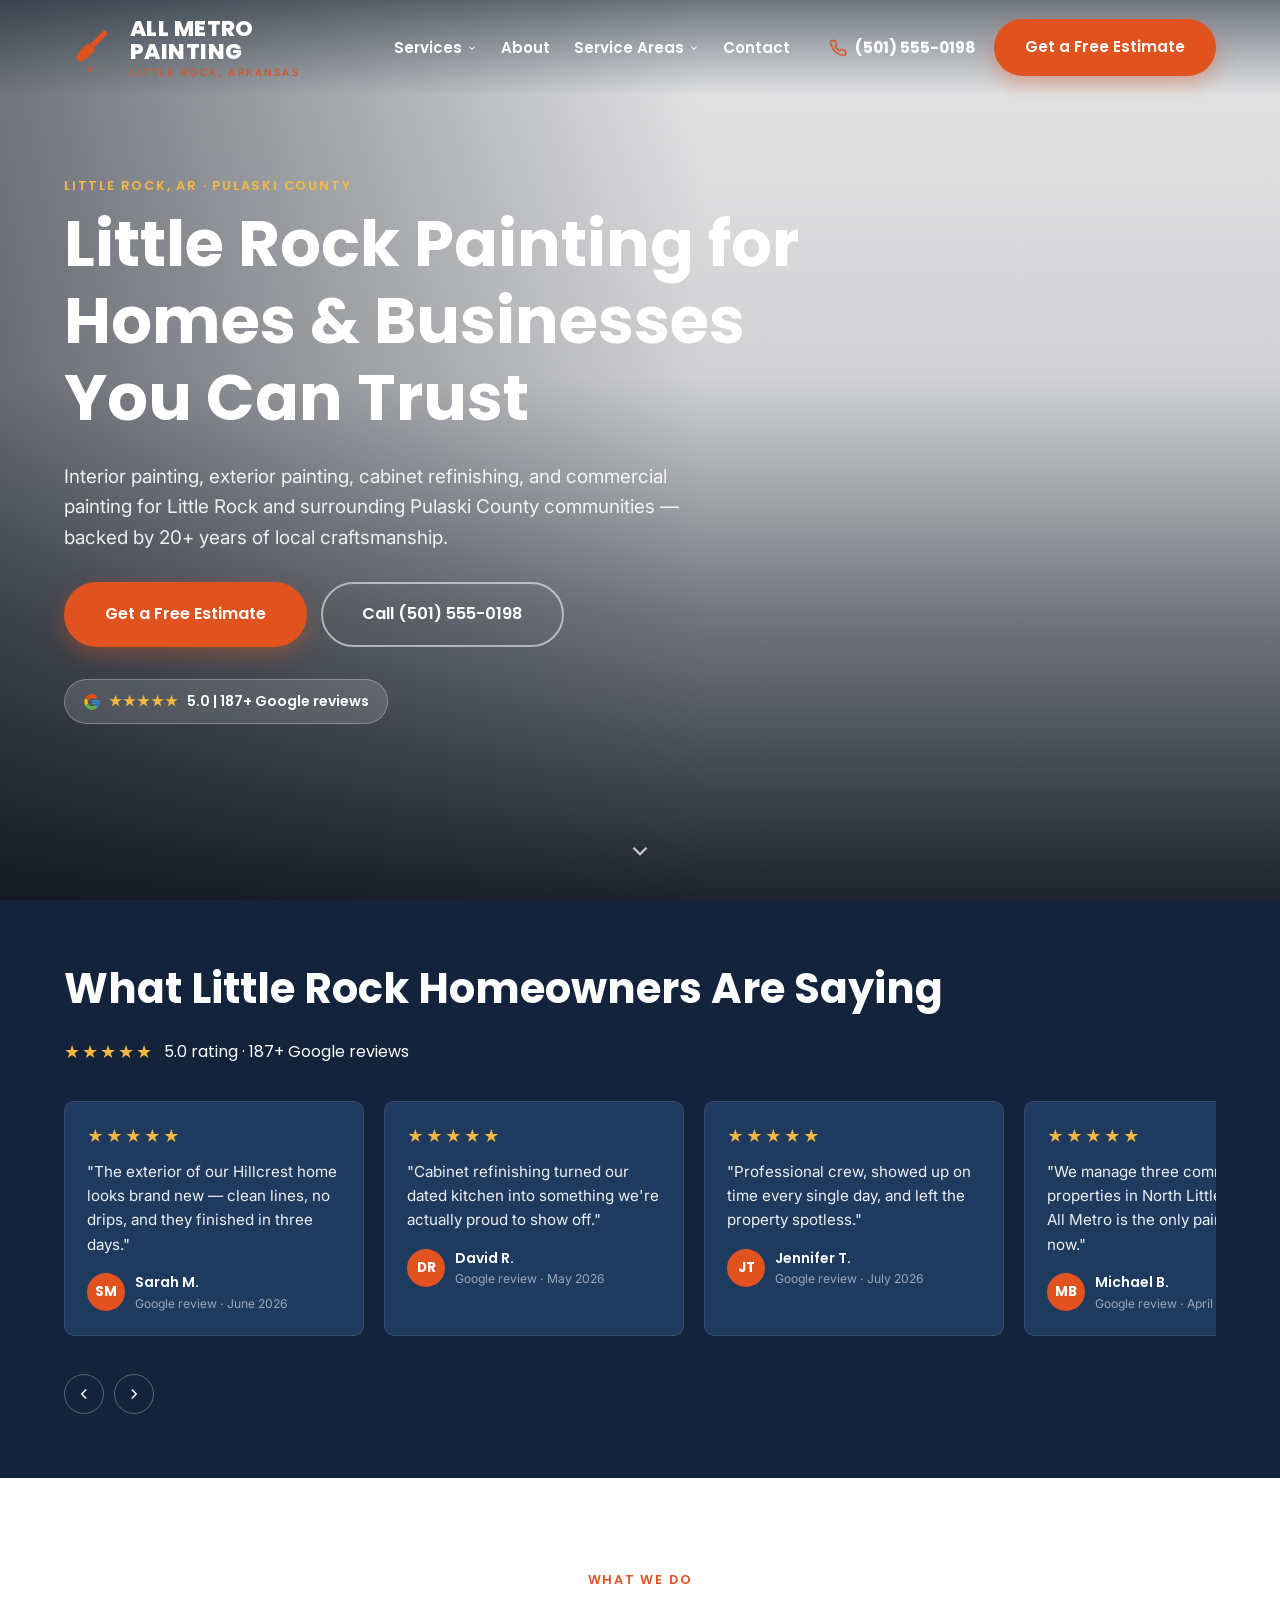
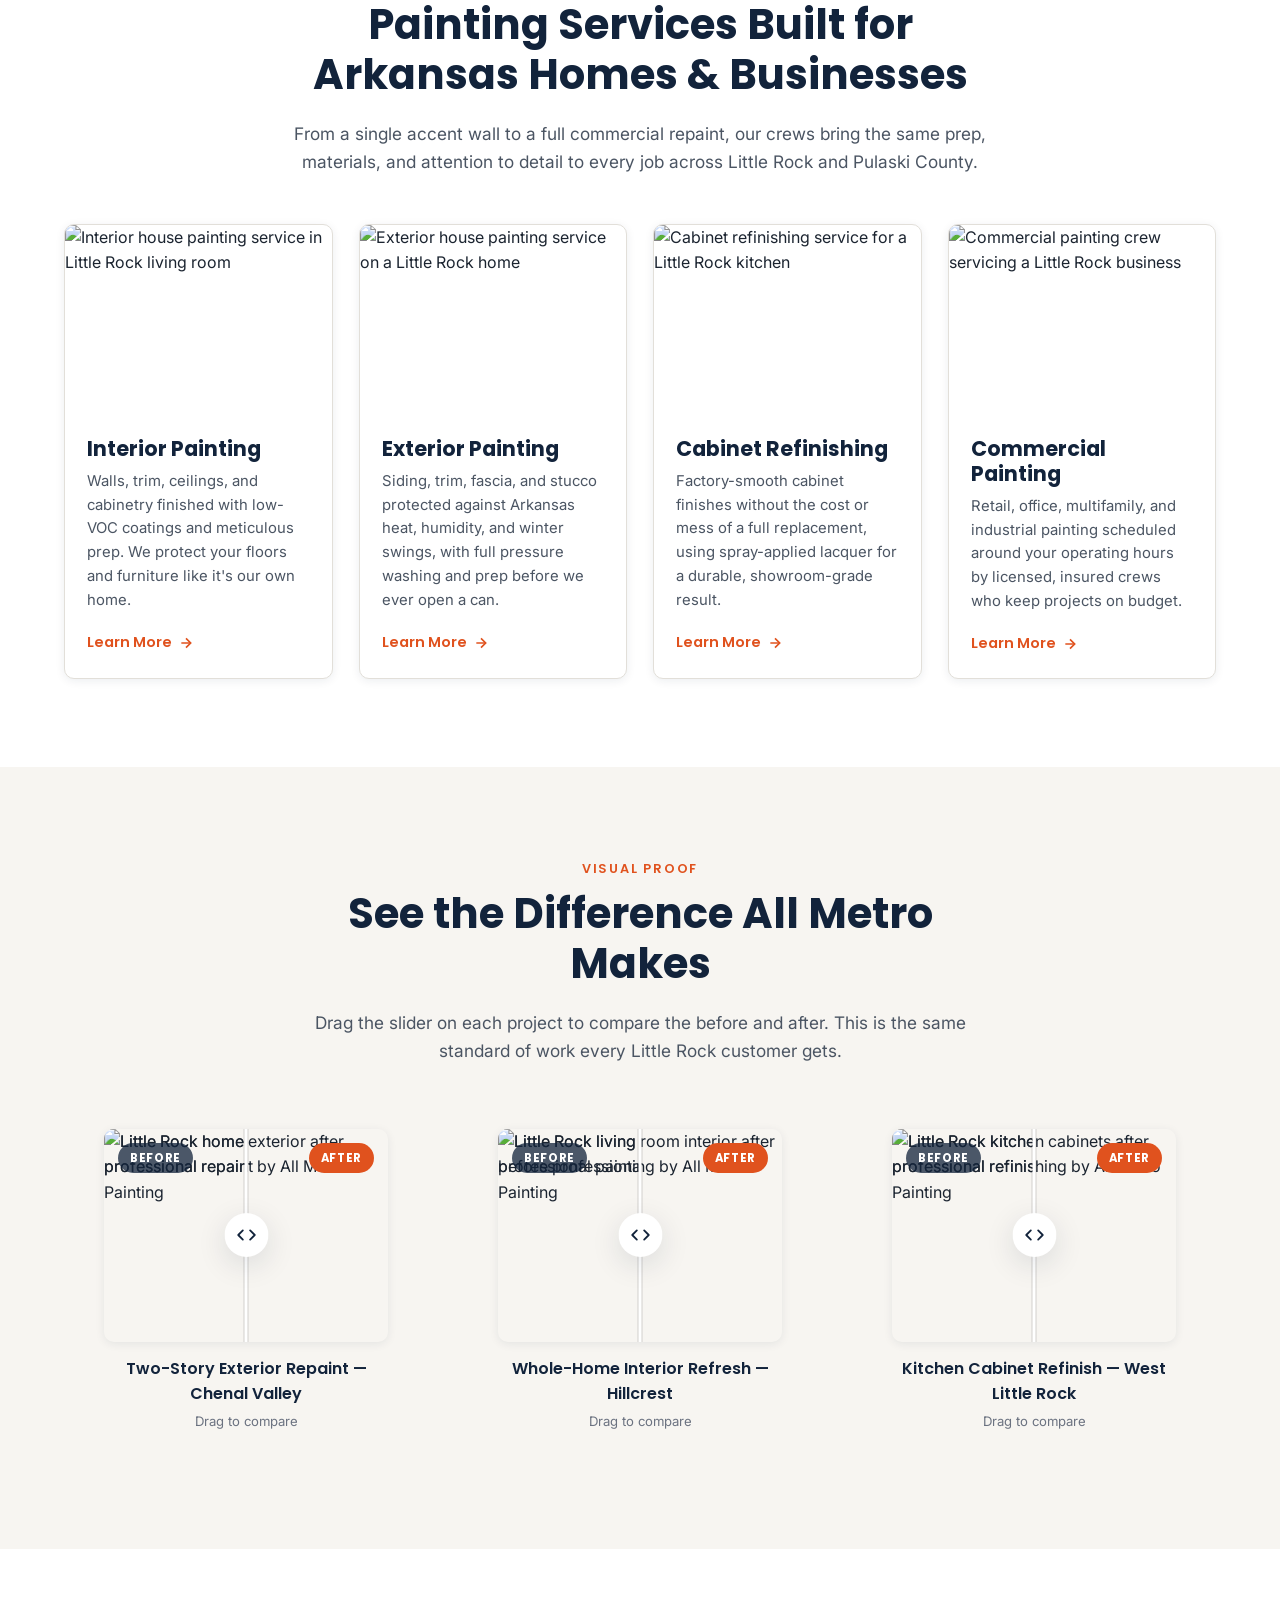
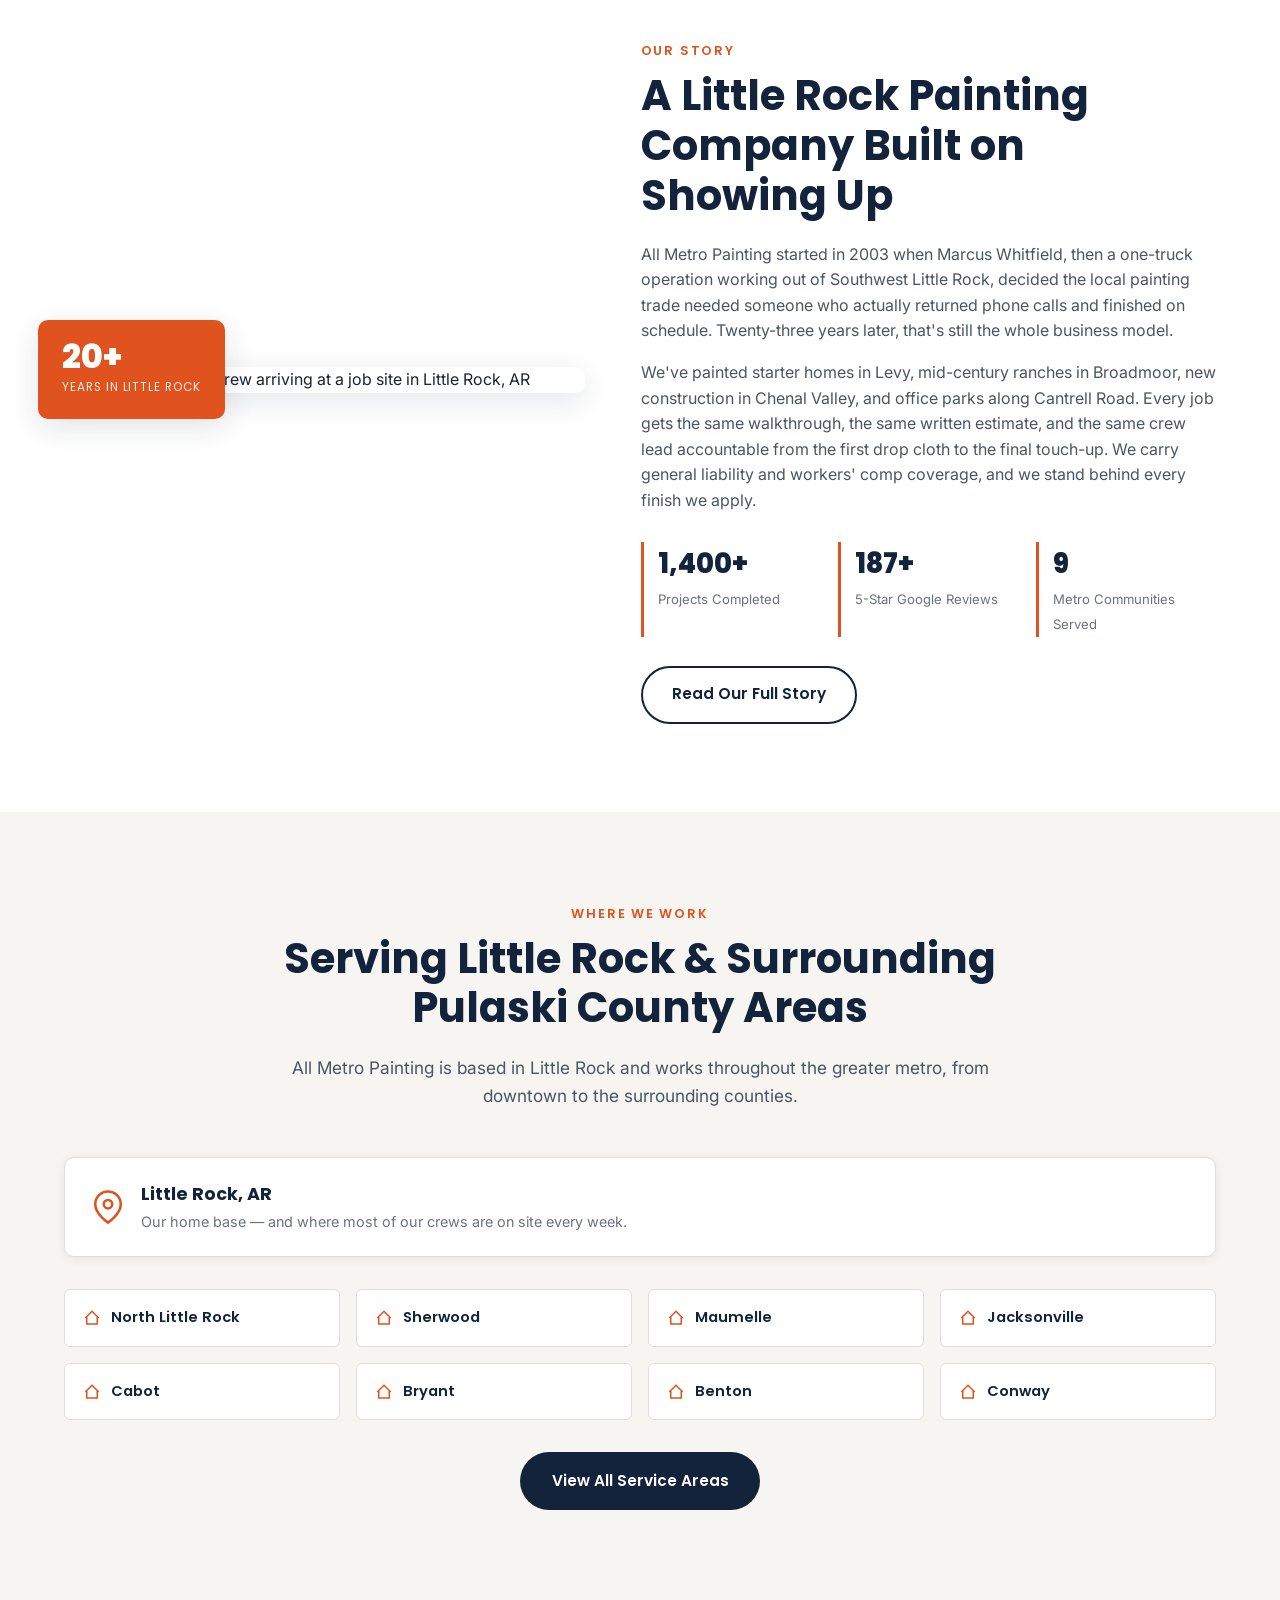
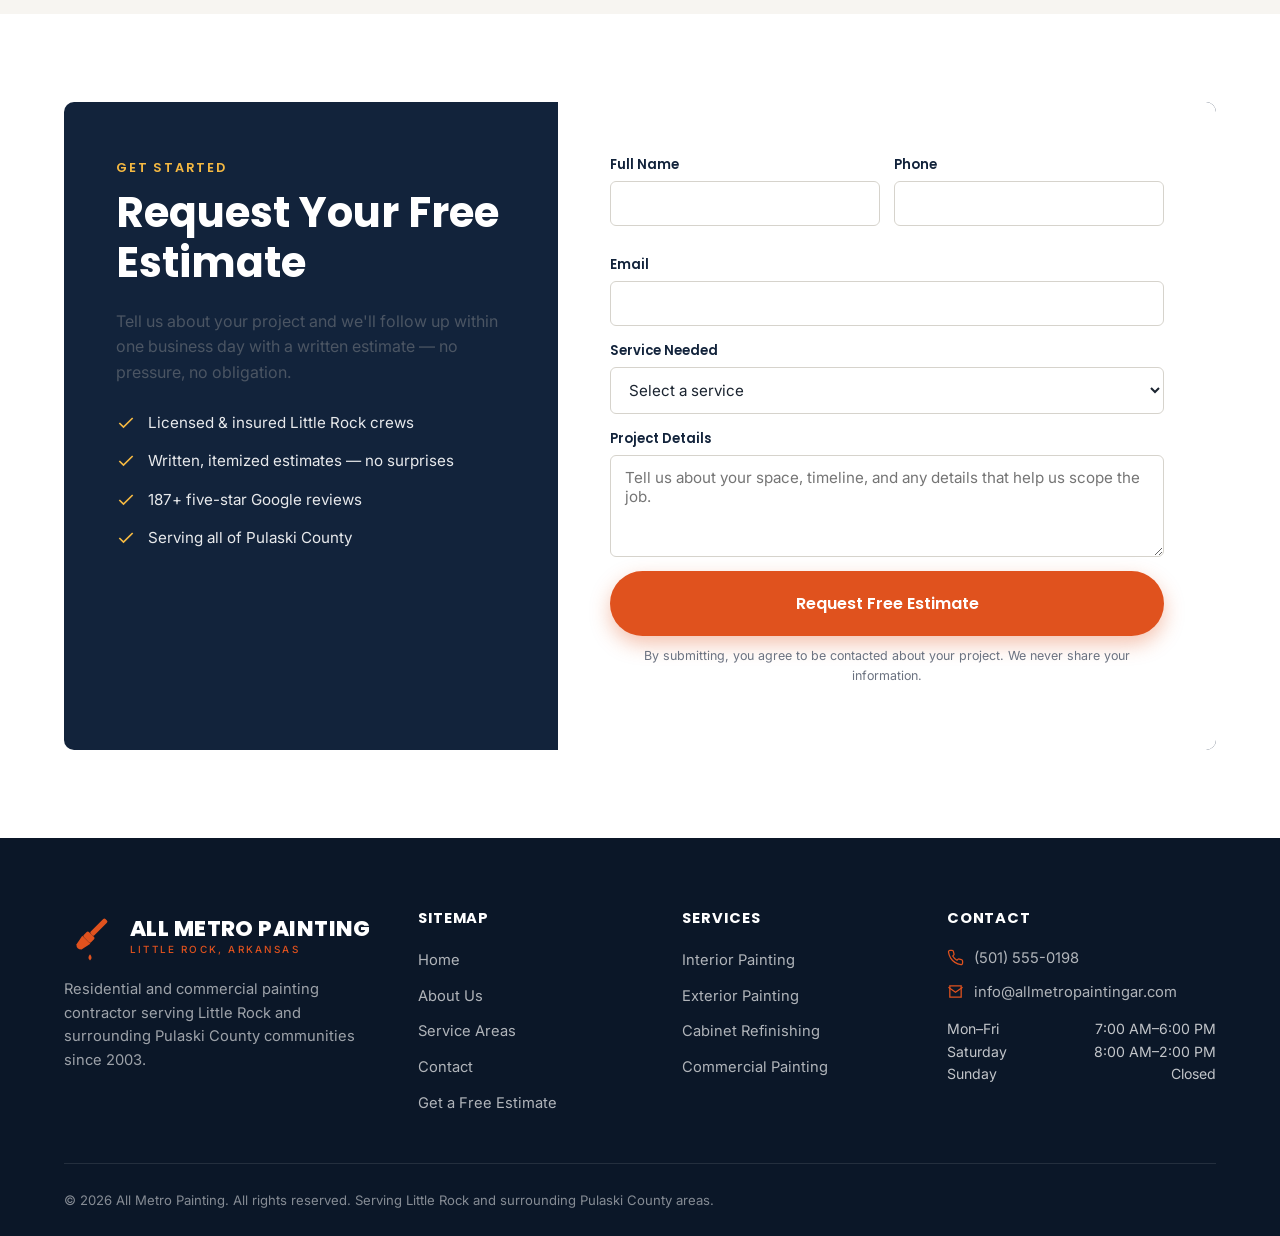
==== index.html @ 808b61f5 "Add files via upload Initial deployment" ====
<!DOCTYPE html>
<html lang="en">
<head>
<meta charset="UTF-8">
<meta name="viewport" content="width=device-width, initial-scale=1.0">
<title>Little Rock Painting Contractor | All Metro Painting</title>
<meta name="description" content="All Metro Painting is Little Rock, AR's trusted residential and commercial painting contractor. Interior, exterior, cabinet refinishing & commercial painting across Pulaski County. Free estimates.">
<link rel="canonical" href="https://www.allmetropaintingar.com/">
<link rel="preconnect" href="https://fonts.googleapis.com">
<link href="https://fonts.googleapis.com/css2?family=Inter:wght@400;500;600;700&family=Poppins:wght@600;700;800&display=swap" rel="stylesheet">
<link rel="stylesheet" href="css/style.css">
<script type="application/ld+json">
{
  "@context": "https://schema.org",
  "@type": "PaintingContractor",
  "name": "All Metro Painting",
  "image": "https://www.allmetropaintingar.com/images/hero-exterior-painting.jpg",
  "logo": "https://www.allmetropaintingar.com/images/hero-exterior-painting.jpg",
  "description": "Residential and commercial painting contractor serving Little Rock, AR and surrounding Pulaski County communities. Interior painting, exterior painting, cabinet refinishing, and commercial painting.",
  "telephone": "+1-501-555-0198",
  "email": "info@allmetropaintingar.com",
  "priceRange": "$$",
  "address": {
    "@type": "PostalAddress",
    "streetAddress": "4417 Asher Avenue",
    "addressLocality": "Little Rock",
    "addressRegion": "AR",
    "postalCode": "72204",
    "addressCountry": "US"
  },
  "geo": {
    "@type": "GeoCoordinates",
    "latitude": 34.7465,
    "longitude": -92.2896
  },
  "url": "https://www.allmetropaintingar.com/",
  "areaServed": [
    { "@type": "City", "name": "Little Rock, AR" },
    { "@type": "City", "name": "North Little Rock, AR" },
    { "@type": "City", "name": "Sherwood, AR" },
    { "@type": "City", "name": "Maumelle, AR" },
    { "@type": "City", "name": "Jacksonville, AR" },
    { "@type": "City", "name": "Cabot, AR" },
    { "@type": "City", "name": "Bryant, AR" },
    { "@type": "City", "name": "Benton, AR" },
    { "@type": "City", "name": "Conway, AR" },
    { "@type": "AdministrativeArea", "name": "Pulaski County, AR" }
  ],
  "openingHoursSpecification": [
    {
      "@type": "OpeningHoursSpecification",
      "dayOfWeek": ["Monday","Tuesday","Wednesday","Thursday","Friday"],
      "opens": "07:00",
      "closes": "18:00"
    },
    {
      "@type": "OpeningHoursSpecification",
      "dayOfWeek": ["Saturday"],
      "opens": "08:00",
      "closes": "14:00"
    }
  ],
  "sameAs": [
    "https://www.facebook.com/allmetropaintingar",
    "https://www.instagram.com/allmetropaintingar"
  ],
  "aggregateRating": {
    "@type": "AggregateRating",
    "ratingValue": "5.0",
    "reviewCount": "187"
  }
}
</script>
</head>
<body>

<!-- ===================== HEADER / NAV ===================== -->
<header class="site-header">
  <div class="container nav-inner">
    <a href="index.html" class="brand" aria-label="All Metro Painting home">
      <svg class="brand-icon" viewBox="0 0 100 100" xmlns="http://www.w3.org/2000/svg" aria-hidden="true">
        <g transform="rotate(45 50 50)">
          <rect class="brush-body" x="45" y="6" width="10" height="40" rx="3"/>
          <rect class="brush-body" x="40" y="46" width="20" height="14" rx="3"/>
          <path class="brush-body" d="M39 60 L61 60 L57 80 Q50 87 43 80 Z"/>
        </g>
        <path class="drip" d="M50 85 Q56 92 50 97 Q44 92 50 85 Z"/>
      </svg>
      <span class="brand-word">ALL METRO PAINTING<span>Little Rock, Arkansas</span></span>
    </a>

    <nav aria-label="Primary">
      <ul class="nav-links">
        <li class="has-dropdown">
          <button class="nav-toplink" aria-haspopup="true">Services
            <svg class="caret" viewBox="0 0 24 24" fill="none" stroke="currentColor" stroke-width="2.5"><polyline points="6 9 12 15 18 9"/></svg>
          </button>
          <div class="dropdown mega">
            <a class="drop-link" href="services/interior-painting.html">
              <svg class="di" viewBox="0 0 24 24" fill="none" stroke="currentColor" stroke-width="1.8"><path d="M3 21h18M6 21V9l6-5 6 5v12M9 21v-6h6v6"/></svg>
              <span><strong>Interior Painting</strong><small>Walls, trim, ceilings & cabinetry</small></span>
            </a>
            <a class="drop-link" href="services/exterior-painting.html">
              <svg class="di" viewBox="0 0 24 24" fill="none" stroke="currentColor" stroke-width="1.8"><path d="M3 12l9-9 9 9M5 10v10h14V10"/></svg>
              <span><strong>Exterior Painting</strong><small>Siding, trim, stucco & fascia</small></span>
            </a>
            <a class="drop-link" href="services/cabinet-refinishing.html">
              <svg class="di" viewBox="0 0 24 24" fill="none" stroke="currentColor" stroke-width="1.8"><rect x="4" y="3" width="16" height="18" rx="1"/><path d="M12 3v18M8 8h.01M16 14h.01"/></svg>
              <span><strong>Cabinet Refinishing</strong><small>Factory-smooth spray finishes</small></span>
            </a>
            <a class="drop-link" href="services/commercial-painting.html">
              <svg class="di" viewBox="0 0 24 24" fill="none" stroke="currentColor" stroke-width="1.8"><path d="M3 21h18M5 21V7l7-4 7 4v14M9 21v-5h6v5M9 10h.01M15 10h.01M9 14h.01M15 14h.01"/></svg>
              <span><strong>Commercial Painting</strong><small>Retail, office & multifamily</small></span>
            </a>
          </div>
        </li>
        <li><a href="about.html">About</a></li>
        <li class="has-dropdown">
          <button class="nav-toplink" aria-haspopup="true">Service Areas
            <svg class="caret" viewBox="0 0 24 24" fill="none" stroke="currentColor" stroke-width="2.5"><polyline points="6 9 12 15 18 9"/></svg>
          </button>
          <div class="dropdown areas-drop">
            <a class="drop-link" href="service-areas.html"><span><strong>Little Rock</strong><small>Primary service area</small></span></a>
            <a class="drop-link" href="service-areas.html#north-little-rock"><span><strong>North Little Rock</strong></span></a>
            <a class="drop-link" href="service-areas.html#sherwood"><span><strong>Sherwood</strong></span></a>
            <a class="drop-link" href="service-areas.html#maumelle"><span><strong>Maumelle</strong></span></a>
            <a class="drop-link" href="service-areas.html#jacksonville"><span><strong>Jacksonville</strong></span></a>
            <a class="drop-link" href="service-areas.html#cabot"><span><strong>Cabot</strong></span></a>
            <a class="drop-link" href="service-areas.html#bryant"><span><strong>Bryant</strong></span></a>
            <a class="drop-link" href="service-areas.html#benton"><span><strong>Benton</strong></span></a>
            <a class="drop-link" href="service-areas.html#conway"><span><strong>Conway</strong></span></a>
          </div>
        </li>
        <li><a href="contact.html">Contact</a></li>
      </ul>
    </nav>

    <div class="nav-right">
      <a href="tel:+15015550198" class="nav-phone">
        <svg viewBox="0 0 24 24" fill="none" stroke="currentColor" stroke-width="2"><path d="M22 16.92v3a2 2 0 0 1-2.18 2 19.8 19.8 0 0 1-8.63-3.07 19.5 19.5 0 0 1-6-6 19.8 19.8 0 0 1-3.07-8.67A2 2 0 0 1 4.11 2h3a2 2 0 0 1 2 1.72c.127.96.362 1.903.7 2.81a2 2 0 0 1-.45 2.11L8.09 9.91a16 16 0 0 0 6 6l1.27-1.27a2 2 0 0 1 2.11-.45c.907.338 1.85.573 2.81.7A2 2 0 0 1 22 16.92z"/></svg>
        <span class="nav-phone-text">(501) 555-0198</span>
      </a>
      <a href="#" class="btn btn-accent" data-open-quote="">Get a Free Estimate</a>
      <button class="nav-toggle" aria-label="Open menu">
        <svg viewBox="0 0 24 24" fill="none" stroke="currentColor" stroke-width="2"><line x1="3" y1="6" x2="21" y2="6"/><line x1="3" y1="12" x2="21" y2="12"/><line x1="3" y1="18" x2="21" y2="18"/></svg>
      </button>
    </div>
  </div>
</header>

<!-- Mobile drawer -->
<div class="drawer-backdrop"></div>
<div class="mobile-drawer">
  <div class="mobile-drawer-head">
    <span class="brand-word" style="color:var(--navy)">ALL METRO<span>Little Rock, Arkansas</span></span>
    <button class="modal-close drawer-close" aria-label="Close menu">
      <svg viewBox="0 0 24 24" fill="none" stroke="currentColor" stroke-width="2"><line x1="18" y1="6" x2="6" y2="18"/><line x1="6" y1="6" x2="18" y2="18"/></svg>
    </button>
  </div>
  <ul>
    <li>
      <button class="m-toggle">Services
        <svg width="18" height="18" viewBox="0 0 24 24" fill="none" stroke="currentColor" stroke-width="2.5"><polyline points="6 9 12 15 18 9"/></svg>
      </button>
      <div class="mobile-sub">
        <a href="services/interior-painting.html">Interior Painting</a>
        <a href="services/exterior-painting.html">Exterior Painting</a>
        <a href="services/cabinet-refinishing.html">Cabinet Refinishing</a>
        <a href="services/commercial-painting.html">Commercial Painting</a>
      </div>
    </li>
    <li><a href="about.html">About</a></li>
    <li>
      <button class="m-toggle">Service Areas
        <svg width="18" height="18" viewBox="0 0 24 24" fill="none" stroke="currentColor" stroke-width="2.5"><polyline points="6 9 12 15 18 9"/></svg>
      </button>
      <div class="mobile-sub">
        <a href="service-areas.html">Little Rock</a>
        <a href="service-areas.html#north-little-rock">North Little Rock</a>
        <a href="service-areas.html#sherwood">Sherwood</a>
        <a href="service-areas.html#maumelle">Maumelle</a>
        <a href="service-areas.html#jacksonville">Jacksonville</a>
        <a href="service-areas.html#cabot">Cabot</a>
        <a href="service-areas.html#bryant">Bryant</a>
        <a href="service-areas.html#benton">Benton</a>
        <a href="service-areas.html#conway">Conway</a>
      </div>
    </li>
    <li><a href="contact.html">Contact</a></li>
    <li><a href="tel:+15015550198">(501) 555-0198</a></li>
  </ul>
  <a href="#" class="btn btn-accent btn-block" data-open-quote="">Get a Free Estimate</a>
</div>

<!-- ===================== HERO ===================== -->
<section class="hero" style="background-image:url('images/hero-exterior-painting.jpg');">
  <div class="hero-content">
    <span class="eyebrow">Little Rock, AR &middot; Pulaski County</span>
    <h1>Little Rock Painting for Homes &amp; Businesses You Can Trust</h1>
    <p class="hero-sub">Interior painting, exterior painting, cabinet refinishing, and commercial painting for Little Rock and surrounding Pulaski County communities &mdash; backed by 20+ years of local craftsmanship.</p>
    <div class="hero-ctas">
      <a href="#" class="btn btn-accent btn-lg" data-open-quote="">Get a Free Estimate</a>
      <a href="tel:+15015550198" class="btn btn-outline btn-lg">Call (501) 555-0198</a>
    </div>
    <div class="hero-badges">
      <span class="badge-pill"><svg class="google-g" viewBox="0 0 48 48" width="18" height="18" aria-hidden="true"><path fill="#FFC107" d="M43.611,20.083H42V20H24v8h11.303c-1.649,4.657-6.08,8-11.303,8c-6.627,0-12-5.373-12-12s5.373-12,12-12c3.059,0,5.842,1.154,7.961,3.039l5.657-5.657C34.046,6.053,29.268,4,24,4C12.955,4,4,12.955,4,24s8.955,20,20,20s20-8.955,20-20C44,22.659,43.862,21.35,43.611,20.083z"/><path fill="#FF3D00" d="M6.306,14.691l6.571,4.819C14.655,15.108,18.961,12,24,12c3.059,0,5.842,1.154,7.961,3.039l5.657-5.657C34.046,6.053,29.268,4,24,4C16.318,4,9.656,8.337,6.306,14.691z"/><path fill="#4CAF50" d="M24,44c5.166,0,9.86-1.977,13.409-5.192l-6.19-5.238C29.211,35.091,26.715,36,24,36c-5.202,0-9.619-3.317-11.283-7.946l-6.522,5.025C9.505,39.556,16.227,44,24,44z"/><path fill="#1976D2" d="M43.611,20.083H42V20H24v8h11.303c-0.792,2.237-2.231,4.166-4.087,5.571c0.001-0.001,0.002-0.001,0.003-0.002l6.19,5.238C36.971,39.205,44,34,44,24C44,22.659,43.862,21.35,43.611,20.083z"/></svg><span class="stars">★★★★★</span> 5.0 | 187+ Google reviews</span>
    </div>
  </div>
  <div class="hero-scroll">
    <svg width="26" height="26" viewBox="0 0 24 24" fill="none" stroke="currentColor" stroke-width="2"><polyline points="6 9 12 15 18 9"/></svg>
  </div>
</section>

<!-- ===================== REVIEWS STRIP ===================== -->
<section class="reviews-strip">
  <div class="container">
    <div class="reviews-head">
      <h2>What Little Rock Homeowners Are Saying</h2>
      <div class="reviews-agg">
        <span class="stars">★★★★★</span>
        <span>5.0 rating &middot; 187+ Google reviews</span>
      </div>
    </div>
    <div class="reviews-track">
      <div class="review-card">
        <span class="stars">★★★★★</span>
        <p>"The exterior of our Hillcrest home looks brand new &mdash; clean lines, no drips, and they finished in three days."</p>
        <div class="review-meta"><div class="review-avatar">SM</div><div><div class="review-name">Sarah M.</div><div class="review-date">Google review &middot; June 2026</div></div></div>
      </div>
      <div class="review-card">
        <span class="stars">★★★★★</span>
        <p>"Cabinet refinishing turned our dated kitchen into something we're actually proud to show off."</p>
        <div class="review-meta"><div class="review-avatar">DR</div><div><div class="review-name">David R.</div><div class="review-date">Google review &middot; May 2026</div></div></div>
      </div>
      <div class="review-card">
        <span class="stars">★★★★★</span>
        <p>"Professional crew, showed up on time every single day, and left the property spotless."</p>
        <div class="review-meta"><div class="review-avatar">JT</div><div><div class="review-name">Jennifer T.</div><div class="review-date">Google review &middot; July 2026</div></div></div>
      </div>
      <div class="review-card">
        <span class="stars">★★★★★</span>
        <p>"We manage three commercial properties in North Little Rock and All Metro is the only painter we call now."</p>
        <div class="review-meta"><div class="review-avatar">MB</div><div><div class="review-name">Michael B.</div><div class="review-date">Google review &middot; April 2026</div></div></div>
      </div>
      <div class="review-card">
        <span class="stars">★★★★★</span>
        <p>"Interior paint job was flawless &mdash; they moved our furniture, protected the floors, no mess at all."</p>
        <div class="review-meta"><div class="review-avatar">AK</div><div><div class="review-name">Ashley K.</div><div class="review-date">Google review &middot; June 2026</div></div></div>
      </div>
      <div class="review-card">
        <span class="stars">★★★★★</span>
        <p>"Fair pricing and the crew actually answered their phones, which says a lot in this business."</p>
        <div class="review-meta"><div class="review-avatar">RC</div><div><div class="review-name">Robert C.</div><div class="review-date">Google review &middot; March 2026</div></div></div>
      </div>
      <div class="review-card">
        <span class="stars">★★★★★</span>
        <p>"Our two-story exterior in Chenal Valley needed serious prep work and they didn't cut a single corner."</p>
        <div class="review-meta"><div class="review-avatar">LP</div><div><div class="review-name">Lauren P.</div><div class="review-date">Google review &middot; May 2026</div></div></div>
      </div>
      <div class="review-card">
        <span class="stars">★★★★★</span>
        <p>"Fast turnaround on our office building in Maumelle without disrupting our staff for even a day."</p>
        <div class="review-meta"><div class="review-avatar">TH</div><div><div class="review-name">Tyler H.</div><div class="review-date">Google review &middot; February 2026</div></div></div>
      </div>
      <div class="review-card">
        <span class="stars">★★★★★</span>
        <p>"They matched our trim color perfectly after we lost the original paint code from the builder."</p>
        <div class="review-meta"><div class="review-avatar">NW</div><div><div class="review-name">Nicole W.</div><div class="review-date">Google review &middot; July 2026</div></div></div>
      </div>
      <div class="review-card">
        <span class="stars">★★★★★</span>
        <p>"Honest quote, no upsells, and the finished walls look like a magazine spread."</p>
        <div class="review-meta"><div class="review-avatar">BS</div><div><div class="review-name">Brandon S.</div><div class="review-date">Google review &middot; January 2026</div></div></div>
      </div>
      <div class="review-card">
        <span class="stars">★★★★★</span>
        <p>"Cabinet refinish saved us thousands over replacing &mdash; looks like a brand new kitchen."</p>
        <div class="review-meta"><div class="review-avatar">CF</div><div><div class="review-name">Courtney F.</div><div class="review-date">Google review &middot; June 2026</div></div></div>
      </div>
      <div class="review-card">
        <span class="stars">★★★★★</span>
        <p>"We've used All Metro for our rental properties in Sherwood for years &mdash; always reliable, always clean work."</p>
        <div class="review-meta"><div class="review-avatar">JD</div><div><div class="review-name">James D.</div><div class="review-date">Google review &middot; April 2026</div></div></div>
      </div>
    </div>
    <div class="review-controls">
      <button data-review-prev aria-label="Previous reviews"><svg width="18" height="18" viewBox="0 0 24 24" fill="none" stroke="currentColor" stroke-width="2"><polyline points="15 18 9 12 15 6"/></svg></button>
      <button data-review-next aria-label="Next reviews"><svg width="18" height="18" viewBox="0 0 24 24" fill="none" stroke="currentColor" stroke-width="2"><polyline points="9 18 15 12 9 6"/></svg></button>
    </div>
  </div>
</section>

<!-- ===================== SERVICES ===================== -->
<section id="services">
  <div class="container">
    <div class="section-head center">
      <span class="eyebrow">What We Do</span>
      <h2>Painting Services Built for Arkansas Homes &amp; Businesses</h2>
      <p>From a single accent wall to a full commercial repaint, our crews bring the same prep, materials, and attention to detail to every job across Little Rock and Pulaski County.</p>
    </div>
    <div class="services-grid">
      <div class="service-card">
        <div class="thumb"><img src="images/service-interior-painting.jpg" alt="Interior house painting service in Little Rock living room" loading="lazy"></div>
        <div class="body">
          <h3>Interior Painting</h3>
          <p>Walls, trim, ceilings, and cabinetry finished with low-VOC coatings and meticulous prep. We protect your floors and furniture like it's our own home.</p>
          <a class="card-link" href="services/interior-painting.html">Learn More <svg viewBox="0 0 24 24" fill="none" stroke="currentColor" stroke-width="2.5"><line x1="5" y1="12" x2="19" y2="12"/><polyline points="12 5 19 12 12 19"/></svg></a>
        </div>
      </div>
      <div class="service-card">
        <div class="thumb"><img src="images/service-exterior-painting.jpg" alt="Exterior house painting service on a Little Rock home" loading="lazy"></div>
        <div class="body">
          <h3>Exterior Painting</h3>
          <p>Siding, trim, fascia, and stucco protected against Arkansas heat, humidity, and winter swings, with full pressure washing and prep before we ever open a can.</p>
          <a class="card-link" href="services/exterior-painting.html">Learn More <svg viewBox="0 0 24 24" fill="none" stroke="currentColor" stroke-width="2.5"><line x1="5" y1="12" x2="19" y2="12"/><polyline points="12 5 19 12 12 19"/></svg></a>
        </div>
      </div>
      <div class="service-card">
        <div class="thumb"><img src="images/service-cabinet-refinishing.jpg" alt="Cabinet refinishing service for a Little Rock kitchen" loading="lazy"></div>
        <div class="body">
          <h3>Cabinet Refinishing</h3>
          <p>Factory-smooth cabinet finishes without the cost or mess of a full replacement, using spray-applied lacquer for a durable, showroom-grade result.</p>
          <a class="card-link" href="services/cabinet-refinishing.html">Learn More <svg viewBox="0 0 24 24" fill="none" stroke="currentColor" stroke-width="2.5"><line x1="5" y1="12" x2="19" y2="12"/><polyline points="12 5 19 12 12 19"/></svg></a>
        </div>
      </div>
      <div class="service-card">
        <div class="thumb"><img src="images/service-commercial-painting.jpg" alt="Commercial painting crew servicing a Little Rock business" loading="lazy"></div>
        <div class="body">
          <h3>Commercial Painting</h3>
          <p>Retail, office, multifamily, and industrial painting scheduled around your operating hours by licensed, insured crews who keep projects on budget.</p>
          <a class="card-link" href="services/commercial-painting.html">Learn More <svg viewBox="0 0 24 24" fill="none" stroke="currentColor" stroke-width="2.5"><line x1="5" y1="12" x2="19" y2="12"/><polyline points="12 5 19 12 12 19"/></svg></a>
        </div>
      </div>
    </div>
  </div>
</section>

<!-- ===================== VISUAL PROOF / BEFORE-AFTER ===================== -->
<section class="section-alt" id="gallery">
  <div class="container">
    <div class="section-head center">
      <span class="eyebrow">Visual Proof</span>
      <h2>See the Difference All Metro Makes</h2>
      <p>Drag the slider on each project to compare the before and after. This is the same standard of work every Little Rock customer gets.</p>
    </div>
    <div class="gallery-grid">
      <figure>
        <div class="ba-slider">
          <img class="ba-after" src="images/gallery-exterior-after.jpg" alt="Little Rock home exterior after professional repaint by All Metro Painting">
          <div class="ba-before-wrap"><img src="images/gallery-exterior-before.jpg" alt="Little Rock home exterior before professional repaint"></div>
          <div class="ba-handle"></div>
          <span class="ba-tag before-tag">Before</span>
          <span class="ba-tag after-tag">After</span>
        </div>
        <figcaption class="ba-caption">Two-Story Exterior Repaint &mdash; Chenal Valley</figcaption>
        <p class="ba-hint">Drag to compare</p>
      </figure>
      <figure>
        <div class="ba-slider">
          <img class="ba-after" src="images/gallery-interior-after.jpg" alt="Little Rock living room interior after professional painting by All Metro Painting">
          <div class="ba-before-wrap"><img src="images/gallery-interior-before.jpg" alt="Little Rock living room interior before professional painting"></div>
          <div class="ba-handle"></div>
          <span class="ba-tag before-tag">Before</span>
          <span class="ba-tag after-tag">After</span>
        </div>
        <figcaption class="ba-caption">Whole-Home Interior Refresh &mdash; Hillcrest</figcaption>
        <p class="ba-hint">Drag to compare</p>
      </figure>
      <figure>
        <div class="ba-slider">
          <img class="ba-after" src="images/gallery-cabinet-after.jpg" alt="Little Rock kitchen cabinets after professional refinishing by All Metro Painting">
          <div class="ba-before-wrap"><img src="images/gallery-cabinet-before.jpg" alt="Little Rock kitchen cabinets before professional refinishing"></div>
          <div class="ba-handle"></div>
          <span class="ba-tag before-tag">Before</span>
          <span class="ba-tag after-tag">After</span>
        </div>
        <figcaption class="ba-caption">Kitchen Cabinet Refinish &mdash; West Little Rock</figcaption>
        <p class="ba-hint">Drag to compare</p>
      </figure>
    </div>
  </div>
</section>

<!-- ===================== ABOUT ===================== -->
<section id="about">
  <div class="container about-grid">
    <div class="about-media">
      <img src="images/about-team.jpg" alt="All Metro Painting crew arriving at a job site in Little Rock, AR">
      <div class="about-badge"><span class="num">20+</span><span class="lbl">Years in Little Rock</span></div>
    </div>
    <div>
      <span class="eyebrow">Our Story</span>
      <h2>A Little Rock Painting Company Built on Showing Up</h2>
      <p>All Metro Painting started in 2003 when Marcus Whitfield, then a one-truck operation working out of Southwest Little Rock, decided the local painting trade needed someone who actually returned phone calls and finished on schedule. Twenty-three years later, that's still the whole business model.</p>
      <p>We've painted starter homes in Levy, mid-century ranches in Broadmoor, new construction in Chenal Valley, and office parks along Cantrell Road. Every job gets the same walkthrough, the same written estimate, and the same crew lead accountable from the first drop cloth to the final touch-up. We carry general liability and workers' comp coverage, and we stand behind every finish we apply.</p>
      <div class="about-stats">
        <div><span class="num">1,400+</span><span class="lbl">Projects Completed</span></div>
        <div><span class="num">187+</span><span class="lbl">5-Star Google Reviews</span></div>
        <div><span class="num">9</span><span class="lbl">Metro Communities Served</span></div>
      </div>
      <a href="about.html" class="btn btn-ghost-navy">Read Our Full Story</a>
    </div>
  </div>
</section>

<!-- ===================== SERVICE AREAS ===================== -->
<section class="section-alt" id="areas">
  <div class="container">
    <div class="section-head center">
      <span class="eyebrow">Where We Work</span>
      <h2>Serving Little Rock &amp; Surrounding Pulaski County Areas</h2>
      <p>All Metro Painting is based in Little Rock and works throughout the greater metro, from downtown to the surrounding counties.</p>
    </div>
    <div class="areas-primary">
      <svg viewBox="0 0 24 24" fill="none" stroke="currentColor" stroke-width="1.8"><path d="M21 10c0 7-9 13-9 13s-9-6-9-13a9 9 0 0 1 18 0z"/><circle cx="12" cy="10" r="3"/></svg>
      <div><strong>Little Rock, AR</strong><span>Our home base &mdash; and where most of our crews are on site every week.</span></div>
    </div>
    <div class="areas-grid">
      <a class="area-chip" href="service-areas.html#north-little-rock"><svg viewBox="0 0 24 24" fill="none" stroke="currentColor" stroke-width="2"><path d="M3 12l9-9 9 9M5 10v10h14V10"/></svg><span>North Little Rock</span></a>
      <a class="area-chip" href="service-areas.html#sherwood"><svg viewBox="0 0 24 24" fill="none" stroke="currentColor" stroke-width="2"><path d="M3 12l9-9 9 9M5 10v10h14V10"/></svg><span>Sherwood</span></a>
      <a class="area-chip" href="service-areas.html#maumelle"><svg viewBox="0 0 24 24" fill="none" stroke="currentColor" stroke-width="2"><path d="M3 12l9-9 9 9M5 10v10h14V10"/></svg><span>Maumelle</span></a>
      <a class="area-chip" href="service-areas.html#jacksonville"><svg viewBox="0 0 24 24" fill="none" stroke="currentColor" stroke-width="2"><path d="M3 12l9-9 9 9M5 10v10h14V10"/></svg><span>Jacksonville</span></a>
      <a class="area-chip" href="service-areas.html#cabot"><svg viewBox="0 0 24 24" fill="none" stroke="currentColor" stroke-width="2"><path d="M3 12l9-9 9 9M5 10v10h14V10"/></svg><span>Cabot</span></a>
      <a class="area-chip" href="service-areas.html#bryant"><svg viewBox="0 0 24 24" fill="none" stroke="currentColor" stroke-width="2"><path d="M3 12l9-9 9 9M5 10v10h14V10"/></svg><span>Bryant</span></a>
      <a class="area-chip" href="service-areas.html#benton"><svg viewBox="0 0 24 24" fill="none" stroke="currentColor" stroke-width="2"><path d="M3 12l9-9 9 9M5 10v10h14V10"/></svg><span>Benton</span></a>
      <a class="area-chip" href="service-areas.html#conway"><svg viewBox="0 0 24 24" fill="none" stroke="currentColor" stroke-width="2"><path d="M3 12l9-9 9 9M5 10v10h14V10"/></svg><span>Conway</span></a>
    </div>
    <p style="text-align:center; margin-top:2rem;"><a href="service-areas.html" class="btn btn-navy">View All Service Areas</a></p>
  </div>
</section>

<!-- ===================== GET A QUOTE ===================== -->
<section id="quote">
  <div class="container">
    <div class="quote-wrap">
      <div class="quote-info">
        <span class="eyebrow" style="color:var(--gold)">Get Started</span>
        <h2>Request Your Free Estimate</h2>
        <p>Tell us about your project and we'll follow up within one business day with a written estimate &mdash; no pressure, no obligation.</p>
        <ul>
          <li><svg viewBox="0 0 24 24" fill="none" stroke="currentColor" stroke-width="2"><polyline points="20 6 9 17 4 12"/></svg> Licensed &amp; insured Little Rock crews</li>
          <li><svg viewBox="0 0 24 24" fill="none" stroke="currentColor" stroke-width="2"><polyline points="20 6 9 17 4 12"/></svg> Written, itemized estimates &mdash; no surprises</li>
          <li><svg viewBox="0 0 24 24" fill="none" stroke="currentColor" stroke-width="2"><polyline points="20 6 9 17 4 12"/></svg> 187+ five-star Google reviews</li>
          <li><svg viewBox="0 0 24 24" fill="none" stroke="currentColor" stroke-width="2"><polyline points="20 6 9 17 4 12"/></svg> Serving all of Pulaski County</li>
        </ul>
      </div>
      <div class="quote-form">
        <form id="page-quote-form" class="js-quote-form">
          <div class="form-row">
            <div class="form-field"><label for="q-name">Full Name</label><input type="text" id="q-name" required></div>
            <div class="form-field"><label for="q-phone">Phone</label><input type="tel" id="q-phone" required></div>
          </div>
          <div class="form-field"><label for="q-email">Email</label><input type="email" id="q-email" required></div>
          <div class="form-field">
            <label for="q-service">Service Needed</label>
            <select id="q-service">
              <option value="">Select a service</option>
              <option value="interior">Interior Painting</option>
              <option value="exterior">Exterior Painting</option>
              <option value="cabinets">Cabinet Refinishing</option>
              <option value="commercial">Commercial Painting</option>
            </select>
          </div>
          <div class="form-field"><label for="q-details">Project Details</label><textarea id="q-details" rows="4" placeholder="Tell us about your space, timeline, and any details that help us scope the job."></textarea></div>
          <button type="submit" class="btn btn-accent btn-block btn-lg">Request Free Estimate</button>
          <p class="form-note">By submitting, you agree to be contacted about your project. We never share your information.</p>
        </form>
        <div class="form-success">
          <svg viewBox="0 0 24 24" fill="none" stroke="currentColor" stroke-width="1.6"><circle cx="12" cy="12" r="10"/><polyline points="8 12 11 15 16 9"/></svg>
          <h2>Request Received</h2>
          <p>Thanks &mdash; a member of our team will reach out within one business day to schedule your free estimate.</p>
        </div>
      </div>
    </div>
  </div>
</section>

<!-- ===================== FOOTER ===================== -->
<footer class="site-footer">
  <div class="container">
    <div class="footer-grid">
      <div class="footer-brand">
        <a href="index.html" class="brand">
          <svg class="brand-icon" viewBox="0 0 100 100" xmlns="http://www.w3.org/2000/svg" aria-hidden="true" width="42" height="42">
            <g transform="rotate(45 50 50)">
              <rect class="brush-body" x="45" y="6" width="10" height="40" rx="3"/>
              <rect class="brush-body" x="40" y="46" width="20" height="14" rx="3"/>
              <path class="brush-body" d="M39 60 L61 60 L57 80 Q50 87 43 80 Z"/>
            </g>
            <path class="drip" d="M50 85 Q56 92 50 97 Q44 92 50 85 Z"/>
          </svg>
          <span class="brand-word">ALL METRO PAINTING<span>Little Rock, Arkansas</span></span>
        </a>
        <p>Residential and commercial painting contractor serving Little Rock and surrounding Pulaski County communities since 2003.</p>
      </div>
      <div>
        <h4>Sitemap</h4>
        <ul>
          <li><a href="index.html">Home</a></li>
          <li><a href="about.html">About Us</a></li>
          <li><a href="service-areas.html">Service Areas</a></li>
          <li><a href="contact.html">Contact</a></li>
          <li><a href="#" data-open-quote="">Get a Free Estimate</a></li>
        </ul>
      </div>
      <div>
        <h4>Services</h4>
        <ul>
          <li><a href="services/interior-painting.html">Interior Painting</a></li>
          <li><a href="services/exterior-painting.html">Exterior Painting</a></li>
          <li><a href="services/cabinet-refinishing.html">Cabinet Refinishing</a></li>
          <li><a href="services/commercial-painting.html">Commercial Painting</a></li>
        </ul>
      </div>
      <div>
        <h4>Contact</h4>
        <ul class="footer-contact">
          <li><svg viewBox="0 0 24 24" fill="none" stroke="currentColor" stroke-width="1.8"><path d="M22 16.92v3a2 2 0 0 1-2.18 2 19.8 19.8 0 0 1-8.63-3.07 19.5 19.5 0 0 1-6-6 19.8 19.8 0 0 1-3.07-8.67A2 2 0 0 1 4.11 2h3a2 2 0 0 1 2 1.72c.127.96.362 1.903.7 2.81a2 2 0 0 1-.45 2.11L8.09 9.91a16 16 0 0 0 6 6l1.27-1.27a2 2 0 0 1 2.11-.45c.907.338 1.85.573 2.81.7A2 2 0 0 1 22 16.92z"/></svg> <a href="tel:+15015550198">(501) 555-0198</a></li>
          <li><svg viewBox="0 0 24 24" fill="none" stroke="currentColor" stroke-width="1.8"><path d="M4 4h16v16H4z"/><path d="M22 6l-10 7L2 6"/></svg> <a href="mailto:info@allmetropaintingar.com">info@allmetropaintingar.com</a></li>
        </ul>
        <div style="margin-top:14px;">
          <div class="footer-hours-row"><span>Mon&ndash;Fri</span><span>7:00 AM&ndash;6:00 PM</span></div>
          <div class="footer-hours-row"><span>Saturday</span><span>8:00 AM&ndash;2:00 PM</span></div>
          <div class="footer-hours-row"><span>Sunday</span><span>Closed</span></div>
        </div>
      </div>
    </div>
    <div class="footer-bottom">
      <span>&copy; 2026 All Metro Painting. All rights reserved. Serving Little Rock and surrounding Pulaski County areas.</span>
    </div>
  </div>
</footer>

<!-- ===================== QUOTE MODAL ===================== -->
<div class="modal-overlay">
  <div class="modal-box">
    <button class="modal-close" data-close-quote aria-label="Close">
      <svg viewBox="0 0 24 24" fill="none" stroke="currentColor" stroke-width="2"><line x1="18" y1="6" x2="6" y2="18"/><line x1="6" y1="6" x2="18" y2="18"/></svg>
    </button>
    <h2>Get a Free Estimate</h2>
    <p class="sub">Fill out the form and a member of our Little Rock team will follow up within one business day.</p>
    <form id="quote-form" class="js-quote-form">
      <div class="form-row">
        <div class="form-field"><label for="quote-name">Full Name</label><input type="text" id="quote-name" required></div>
        <div class="form-field"><label for="quote-phone">Phone</label><input type="tel" id="quote-phone" required></div>
      </div>
      <div class="form-field"><label for="quote-email">Email</label><input type="email" id="quote-email" required></div>
      <div class="form-field">
        <label for="quote-service">Service Needed</label>
        <select id="quote-service">
          <option value="">Select a service</option>
          <option value="interior">Interior Painting</option>
          <option value="exterior">Exterior Painting</option>
          <option value="cabinets">Cabinet Refinishing</option>
          <option value="commercial">Commercial Painting</option>
        </select>
      </div>
      <div class="form-field"><label for="quote-details">Project Details</label><textarea id="quote-details" rows="4" placeholder="Tell us about your space, timeline, and any details that help us scope the job."></textarea></div>
      <button type="submit" class="btn btn-accent btn-block btn-lg">Request Free Estimate</button>
      <p class="form-note">By submitting, you agree to be contacted about your project. We never share your information.</p>
    </form>
    <div class="form-success">
      <svg viewBox="0 0 24 24" fill="none" stroke="currentColor" stroke-width="1.6"><circle cx="12" cy="12" r="10"/><polyline points="8 12 11 15 16 9"/></svg>
      <h2>Request Received</h2>
      <p>Thanks &mdash; a member of our team will reach out within one business day to schedule your free estimate.</p>
    </div>
  </div>
</div>

<script src="js/script.js"></script>
</body>
</html>
---- css/style.css ----
/* ==========================================================================
   All Metro Painting — core stylesheet
   ========================================================================== */

:root {
  --navy: #12233B;
  --navy-dark: #0B1728;
  --navy-light: #1E3A5F;
  --accent: #E0521E;
  --accent-dark: #B93F13;
  --gold: #F5B942;
  --offwhite: #F7F5F1;
  --cream: #FBF9F6;
  --white: #FFFFFF;
  --ink: #1B2430;
  --gray-700: #4B5563;
  --gray-500: #6B7280;
  --gray-300: #D6D3CC;
  --gray-200: #E7E4DD;
  --border: #E2DFD9;

  --font-head: 'Poppins', 'Segoe UI', Arial, sans-serif;
  --font-body: 'Inter', 'Segoe UI', Arial, sans-serif;

  --container: 1200px;
  --radius: 10px;
  --radius-sm: 6px;
  --shadow-sm: 0 2px 10px rgba(18, 35, 59, 0.08);
  --shadow-md: 0 8px 30px rgba(18, 35, 59, 0.12);
  --shadow-lg: 0 20px 50px rgba(18, 35, 59, 0.22);
}

* { box-sizing: border-box; }
html { scroll-behavior: smooth; }

body {
  margin: 0;
  font-family: var(--font-body);
  color: var(--ink);
  background: var(--white);
  line-height: 1.6;
  -webkit-font-smoothing: antialiased;
}

img { max-width: 100%; display: block; }
a { color: inherit; text-decoration: none; }
ul { margin: 0; padding: 0; list-style: none; }
button { font-family: inherit; cursor: pointer; }

h1, h2, h3, h4 {
  font-family: var(--font-head);
  color: var(--navy);
  line-height: 1.2;
  margin: 0 0 .5em;
  font-weight: 700;
}

h1 { font-size: clamp(2.4rem, 5vw, 4rem); }
h2 { font-size: clamp(1.9rem, 3.4vw, 2.6rem); }
h3 { font-size: 1.3rem; }
p { margin: 0 0 1em; color: var(--gray-700); }

.container {
  max-width: var(--container);
  margin: 0 auto;
  padding: 0 24px;
}

.eyebrow {
  display: inline-block;
  font-family: var(--font-head);
  font-weight: 600;
  font-size: .8rem;
  letter-spacing: .14em;
  text-transform: uppercase;
  color: var(--accent);
  margin-bottom: .75em;
}

.section-head {
  max-width: 720px;
  margin: 0 0 3rem;
}
.section-head.center { margin-left: auto; margin-right: auto; text-align: center; }
.section-head p { font-size: 1.08rem; }

section { padding: 5.5rem 0; }
.section-alt { background: var(--offwhite); }
.section-navy { background: var(--navy); color: var(--white); }
.section-navy h2, .section-navy h3 { color: var(--white); }
.section-navy p { color: rgba(255,255,255,.78); }

/* ---------- Buttons ---------- */
.btn {
  display: inline-flex;
  align-items: center;
  justify-content: center;
  gap: .5em;
  padding: .95em 1.9em;
  border-radius: 999px;
  font-family: var(--font-head);
  font-weight: 600;
  font-size: .96rem;
  border: 2px solid transparent;
  transition: transform .15s ease, box-shadow .15s ease, background .15s ease, color .15s ease, border-color .15s ease;
  white-space: nowrap;
}
.btn-accent {
  background: var(--accent);
  color: var(--white);
  box-shadow: 0 8px 20px rgba(224,82,30,.35);
}
.btn-accent:hover { background: var(--accent-dark); transform: translateY(-2px); }
.btn-outline {
  background: transparent;
  color: var(--white);
  border-color: rgba(255,255,255,.55);
}
.btn-outline:hover { background: rgba(255,255,255,.12); border-color: var(--white); }
.btn-navy {
  background: var(--navy);
  color: var(--white);
}
.btn-navy:hover { background: var(--navy-light); transform: translateY(-2px); }
.btn-ghost-navy {
  background: transparent;
  color: var(--navy);
  border-color: var(--navy);
}
.btn-ghost-navy:hover { background: var(--navy); color: var(--white); }
.btn-block { width: 100%; }
.btn-lg { padding: 1.1em 2.4em; font-size: 1.02rem; }

/* ==========================================================================
   Header / Nav
   ========================================================================== */
.site-header {
  position: fixed;
  top: 0; left: 0; right: 0;
  z-index: 500;
  padding: 18px 0;
  transition: background .25s ease, box-shadow .25s ease, padding .25s ease;
}
.site-header.is-transparent {
  background: linear-gradient(to bottom, rgba(11,23,40,.55), rgba(11,23,40,0));
}
.site-header.is-solid,
.site-header.nav-solid {
  background: var(--white);
  box-shadow: var(--shadow-sm);
  padding: 10px 0;
}

.nav-inner {
  display: flex;
  align-items: center;
  justify-content: flex-start;
  gap: 28px;
}

/* Logo */
.brand {
  display: flex;
  align-items: center;
  gap: 14px;
}
.brand-icon { width: 52px; height: 52px; flex-shrink: 0; }
.brand-icon .drip { fill: var(--accent); }
.brand-icon .brush-body { fill: var(--accent); }
.brand-icon .brush-outline { stroke: var(--white); }
.site-header.is-solid .brand-icon .brush-outline,
.site-header.nav-solid .brand-icon .brush-outline { stroke: var(--white); }
.brand-word {
  font-family: var(--font-head);
  font-weight: 800;
  font-size: 1.36rem;
  letter-spacing: .02em;
  line-height: 1.05;
  color: var(--white);
  transition: color .2s ease;
}
.brand-word span {
  display: block;
  font-family: var(--font-body);
  font-weight: 500;
  font-size: .62rem;
  letter-spacing: .22em;
  text-transform: uppercase;
  color: var(--accent);
  margin-top: 3px;
}
.site-header.is-solid .brand-word,
.site-header.nav-solid .brand-word,
.page-header-inner .brand-word,
.inner-page .brand-word { color: var(--navy); }

/* Nav links */
.nav-links {
  display: flex;
  align-items: center;
  gap: 2px;
  margin: 0;
}
.nav-links > li { position: relative; }
.nav-links > li > a,
.nav-links > li > button.nav-toplink {
  display: flex;
  align-items: center;
  gap: 5px;
  padding: 10px 11px;
  font-family: var(--font-head);
  font-weight: 600;
  font-size: .94rem;
  color: var(--white);
  white-space: nowrap;
  border: none;
  background: none;
  border-radius: 6px;
  transition: color .2s ease, background .2s ease;
}
.site-header.is-solid .nav-links > li > a,
.site-header.nav-solid .nav-links > li > a,
.site-header.is-solid .nav-links > li > button.nav-toplink,
.site-header.nav-solid .nav-links > li > button.nav-toplink { color: var(--navy); }

.nav-links > li > a:hover,
.nav-links > li > button.nav-toplink:hover { background: rgba(255,255,255,.14); }
.site-header.is-solid .nav-links > li > a:hover,
.site-header.nav-solid .nav-links > li > a:hover,
.site-header.is-solid .nav-links > li > button.nav-toplink:hover,
.site-header.nav-solid .nav-links > li > button.nav-toplink:hover { background: var(--offwhite); }

.caret { width: 10px; height: 10px; transition: transform .2s ease; }
li.has-dropdown:hover .caret,
li.has-dropdown.open .caret { transform: rotate(180deg); }

.dropdown {
  position: absolute;
  top: 100%;
  left: 0;
  min-width: 300px;
  background: var(--white);
  border-radius: var(--radius);
  box-shadow: var(--shadow-lg);
  padding: 10px;
  opacity: 0;
  visibility: hidden;
  transform: translateY(8px);
  transition: opacity .18s ease, transform .18s ease, visibility .18s ease;
}
li.has-dropdown:hover .dropdown,
li.has-dropdown.open .dropdown { opacity: 1; visibility: visible; transform: translateY(4px); }

.dropdown.mega { min-width: 460px; padding: 16px; display: grid; grid-template-columns: 1fr 1fr; gap: 6px; }
.dropdown a.drop-link {
  display: flex;
  align-items: center;
  gap: 12px;
  padding: 12px;
  border-radius: 8px;
  color: var(--navy);
}
.dropdown a.drop-link:hover { background: var(--offwhite); }
.drop-link .di { width: 30px; height: 30px; color: var(--accent); flex-shrink: 0; }
.drop-link strong { display: block; font-family: var(--font-head); font-size: .92rem; }
.drop-link small { color: var(--gray-500); font-size: .78rem; }

.dropdown.areas-drop { min-width: 320px; }
.dropdown.areas-drop a.drop-link { padding: 10px 12px; }

.nav-right {
  display: flex;
  align-items: center;
  gap: 18px;
  margin-left: auto;
  flex-shrink: 0;
}
.nav-phone {
  display: flex;
  align-items: center;
  gap: 8px;
  font-family: var(--font-head);
  font-weight: 700;
  font-size: .98rem;
  color: var(--white);
}
.site-header.is-solid .nav-phone,
.site-header.nav-solid .nav-phone { color: var(--navy); }
.nav-phone svg { width: 18px; height: 18px; color: var(--accent); }

.nav-toggle {
  display: none;
  background: none;
  border: none;
  width: 40px; height: 40px;
  color: var(--white);
}
.site-header.is-solid .nav-toggle, .site-header.nav-solid .nav-toggle { color: var(--navy); }

/* ==========================================================================
   Hero
   ========================================================================== */
.hero {
  position: relative;
  min-height: 100vh;
  width: 100%;
  display: flex;
  align-items: flex-end;
  background-size: cover;
  background-position: center;
  overflow: hidden;
}
.hero::before {
  content: "";
  position: absolute;
  inset: 0;
  background:
    linear-gradient(to top, rgba(11,17,28,.92) 0%, rgba(11,17,28,.55) 32%, rgba(11,17,28,.15) 58%, rgba(11,17,28,.05) 100%),
    linear-gradient(to right, rgba(11,17,28,.55) 0%, rgba(11,17,28,.05) 55%);
}
.hero-content {
  position: relative;
  z-index: 2;
  padding: 0 24px 5.5rem;
  max-width: var(--container);
  margin: 0 auto;
  width: 100%;
  color: var(--white);
}
.hero-content .eyebrow { color: var(--gold); }
.hero-content h1 {
  color: var(--white);
  max-width: 780px;
  margin-bottom: .4em;
}
.hero-sub {
  font-size: 1.18rem;
  color: rgba(255,255,255,.9);
  max-width: 640px;
  margin-bottom: 1.8rem;
}
.hero-ctas { display: flex; gap: 14px; flex-wrap: wrap; margin-bottom: 2rem; }
.hero-badges { display: flex; gap: 12px; flex-wrap: wrap; }
.badge-pill {
  display: flex;
  align-items: center;
  gap: 8px;
  background: rgba(255,255,255,.14);
  backdrop-filter: blur(10px);
  -webkit-backdrop-filter: blur(10px);
  border: 1px solid rgba(255,255,255,.28);
  border-radius: 999px;
  padding: 10px 18px;
  font-family: var(--font-head);
  font-weight: 600;
  font-size: .88rem;
  color: var(--white);
}
.badge-pill .stars { color: var(--gold); letter-spacing: 1px; }
.badge-pill .google-g { flex-shrink: 0; }
.hero-scroll {
  position: absolute;
  bottom: 28px; left: 50%;
  transform: translateX(-50%);
  z-index: 2;
  color: rgba(255,255,255,.75);
  animation: bob 2s ease-in-out infinite;
}
@keyframes bob { 0%,100% { transform: translate(-50%,0); } 50% { transform: translate(-50%,8px); } }

/* Inner page header (non-home) */
.page-header {
  position: relative;
  padding: 190px 0 90px;
  background-size: cover;
  background-position: center;
  color: var(--white);
}
.page-header::before {
  content: "";
  position: absolute; inset: 0;
  background: linear-gradient(to top, rgba(11,17,28,.88), rgba(11,17,28,.62));
}
.page-header-inner { position: relative; z-index: 2; }
.page-header .eyebrow { color: var(--gold); }
.page-header h1 { color: var(--white); max-width: 760px; }
.page-header p.lead { color: rgba(255,255,255,.88); max-width: 620px; font-size: 1.1rem; }
.breadcrumb { font-size: .85rem; color: rgba(255,255,255,.75); margin-bottom: 1rem; font-family: var(--font-head); }
.breadcrumb a { color: var(--gold); }

/* ==========================================================================
   Reviews strip
   ========================================================================== */
.reviews-strip { background: var(--navy); padding: 4rem 0; overflow: hidden; }
.reviews-head {
  display: flex; align-items: center; justify-content: space-between; gap: 24px;
  margin-bottom: 2.2rem; flex-wrap: wrap;
}
.reviews-head h2 { color: var(--white); margin: 0; }
.reviews-agg { display: flex; align-items: center; gap: 10px; color: var(--white); font-family: var(--font-head); }
.reviews-agg .stars { color: var(--gold); font-size: 1.1rem; letter-spacing: 2px; }
.reviews-track {
  display: flex;
  gap: 20px;
  overflow-x: auto;
  scroll-snap-type: x mandatory;
  padding-bottom: 12px;
  -ms-overflow-style: none;
  scrollbar-width: thin;
}
.review-card {
  scroll-snap-align: start;
  flex: 0 0 300px;
  background: var(--navy-light);
  border: 1px solid rgba(255,255,255,.1);
  border-radius: var(--radius);
  padding: 22px;
}
.review-card .stars { color: var(--gold); letter-spacing: 2px; margin-bottom: 10px; display: block; }
.review-card p { color: rgba(255,255,255,.92); font-size: .95rem; margin-bottom: 14px; }
.review-meta { display: flex; align-items: center; gap: 10px; }
.review-avatar {
  width: 38px; height: 38px; border-radius: 50%;
  background: var(--accent); color: var(--white);
  display: flex; align-items: center; justify-content: center;
  font-family: var(--font-head); font-weight: 700; font-size: .85rem;
}
.review-name { font-family: var(--font-head); font-weight: 600; font-size: .88rem; color: var(--white); }
.review-date { font-size: .76rem; color: rgba(255,255,255,.55); }
.review-controls { display: flex; gap: 10px; margin-top: 1.6rem; }
.review-controls button {
  width: 40px; height: 40px; border-radius: 50%;
  border: 1px solid rgba(255,255,255,.3); background: transparent; color: var(--white);
  display: flex; align-items: center; justify-content: center;
  transition: background .2s ease;
}
.review-controls button:hover { background: rgba(255,255,255,.15); }

/* ==========================================================================
   Services grid
   ========================================================================== */
.services-grid { display: grid; grid-template-columns: repeat(4, 1fr); gap: 26px; }
.service-card {
  background: var(--white);
  border-radius: var(--radius);
  overflow: hidden;
  box-shadow: var(--shadow-sm);
  transition: transform .2s ease, box-shadow .2s ease;
  border: 1px solid var(--border);
}
.service-card:hover { transform: translateY(-6px); box-shadow: var(--shadow-md); }
.service-card .thumb { height: 190px; overflow: hidden; }
.service-card .thumb img { width: 100%; height: 100%; object-fit: cover; transition: transform .4s ease; }
.service-card:hover .thumb img { transform: scale(1.06); }
.service-card .body { padding: 22px; }
.service-card h3 { margin-bottom: .4em; }
.service-card p { font-size: .93rem; margin-bottom: 1.1em; }
.service-card .card-link { font-family: var(--font-head); font-weight: 600; color: var(--accent); font-size: .9rem; display: inline-flex; align-items: center; gap: 6px; }
.service-card .card-link svg { width: 16px; height: 16px; transition: transform .2s ease; }
.service-card:hover .card-link svg { transform: translateX(4px); }

/* ==========================================================================
   Before / After gallery
   ========================================================================== */
.gallery-grid { display: grid; grid-template-columns: repeat(3, 1fr); gap: 30px; }
.ba-slider {
  position: relative;
  border-radius: var(--radius);
  overflow: hidden;
  aspect-ratio: 4 / 3;
  box-shadow: var(--shadow-sm);
  user-select: none;
  cursor: ew-resize;
}
.ba-slider img {
  position: absolute; inset: 0; width: 100%; height: 100%; object-fit: cover;
  user-select: none; -webkit-user-drag: none;
}
.ba-slider .ba-after { z-index: 1; }
.ba-slider .ba-before-wrap {
  position: absolute; inset: 0; overflow: hidden; z-index: 2;
  width: 50%;
}
.ba-slider .ba-before-wrap img { width: var(--ba-img-w, 100%); max-width: none; height: 100%; }
.ba-handle {
  position: absolute; top: 0; bottom: 0; left: 50%;
  width: 3px; background: var(--white); z-index: 3;
  transform: translateX(-50%);
  box-shadow: 0 0 0 1px rgba(0,0,0,.15);
}
.ba-handle::after {
  content: "";
  position: absolute; top: 50%; left: 50%; transform: translate(-50%,-50%);
  width: 44px; height: 44px; border-radius: 50%;
  background: var(--white);
  box-shadow: var(--shadow-md);
  background-image: url("data:image/svg+xml;utf8,<svg xmlns='http://www.w3.org/2000/svg' viewBox='0 0 24 24' fill='none' stroke='%2312233B' stroke-width='2' stroke-linecap='round' stroke-linejoin='round'><polyline points='8 7 3 12 8 17'></polyline><polyline points='16 7 21 12 16 17'></polyline></svg>");
  background-repeat: no-repeat;
  background-position: center;
  background-size: 22px;
}
.ba-tag { position: absolute; top: 14px; z-index: 4; font-family: var(--font-head); font-weight: 700; font-size: .72rem; letter-spacing: .06em; text-transform: uppercase; padding: 6px 12px; border-radius: 999px; color: var(--white); }
.ba-tag.before-tag { left: 14px; background: rgba(18,35,59,.75); }
.ba-tag.after-tag { right: 14px; background: var(--accent); }
.ba-caption { text-align: center; margin-top: 14px; font-family: var(--font-head); font-weight: 600; color: var(--navy); }
.ba-hint { text-align: center; font-size: .82rem; color: var(--gray-500); margin-top: 4px; }

/* ==========================================================================
   About
   ========================================================================== */
.about-grid { display: grid; grid-template-columns: .95fr 1.05fr; gap: 56px; align-items: center; }
.about-media { position: relative; }
.about-media img { border-radius: var(--radius); width: 100%; box-shadow: var(--shadow-md); }
.about-badge {
  position: absolute; bottom: -26px; left: -26px;
  background: var(--accent); color: var(--white);
  border-radius: var(--radius);
  padding: 20px 24px;
  box-shadow: var(--shadow-md);
  font-family: var(--font-head);
}
.about-badge .num { font-size: 2.1rem; font-weight: 800; line-height: 1; display: block; }
.about-badge .lbl { font-size: .74rem; text-transform: uppercase; letter-spacing: .08em; opacity: .9; }
.about-stats { display: grid; grid-template-columns: repeat(3, 1fr); gap: 18px; margin: 1.8rem 0; }
.about-stats div { border-left: 3px solid var(--accent); padding-left: 14px; }
.about-stats .num { display: block; font-family: var(--font-head); font-size: 1.7rem; font-weight: 800; color: var(--navy); }
.about-stats .lbl { font-size: .82rem; color: var(--gray-500); }
.about-signature { margin-top: 2rem; display: flex; align-items: center; gap: 16px; }
.about-signature img.sig { height: 46px; }
.about-signature .who strong { display: block; font-family: var(--font-head); color: var(--navy); }
.about-signature .who span { font-size: .82rem; color: var(--gray-500); }

/* ==========================================================================
   Service areas
   ========================================================================== */
.areas-primary {
  display: flex; align-items: center; gap: 16px;
  background: var(--white); border: 1px solid var(--border);
  border-radius: var(--radius); padding: 22px 26px; margin-bottom: 2rem;
  box-shadow: var(--shadow-sm);
}
.areas-primary svg { width: 34px; height: 34px; color: var(--accent); flex-shrink: 0; }
.areas-primary strong { font-family: var(--font-head); color: var(--navy); font-size: 1.1rem; display: block; }
.areas-primary span { color: var(--gray-500); font-size: .9rem; }
.areas-grid { display: grid; grid-template-columns: repeat(4, 1fr); gap: 16px; }
.area-chip {
  background: var(--white);
  border: 1px solid var(--border);
  border-radius: var(--radius-sm);
  padding: 16px 18px;
  display: flex; align-items: center; gap: 10px;
  transition: border-color .2s ease, background .2s ease;
}
.area-chip:hover { border-color: var(--accent); background: var(--cream); }
.area-chip svg { width: 18px; height: 18px; color: var(--accent); flex-shrink: 0; }
.area-chip span { font-family: var(--font-head); font-weight: 600; color: var(--navy); font-size: .92rem; }

/* ==========================================================================
   Quote section / form
   ========================================================================== */
.quote-wrap {
  display: grid; grid-template-columns: 1fr 1fr;
  background: var(--navy);
  border-radius: var(--radius);
  overflow: hidden;
}
.quote-info { padding: 52px; color: var(--white); }
.quote-info h2 { color: var(--white); }
.quote-info ul { margin-top: 1.6rem; display: grid; gap: 14px; }
.quote-info li { display: flex; gap: 12px; align-items: flex-start; color: rgba(255,255,255,.9); font-size: .95rem; }
.quote-info li svg { width: 20px; height: 20px; color: var(--gold); flex-shrink: 0; margin-top: 2px; }
.quote-form { background: var(--white); padding: 52px; }
.form-row { display: grid; grid-template-columns: 1fr 1fr; gap: 14px; margin-bottom: 14px; }
.form-field { display: flex; flex-direction: column; gap: 6px; margin-bottom: 14px; }
.form-field label { font-family: var(--font-head); font-weight: 600; font-size: .82rem; color: var(--navy); }
.form-field input, .form-field select, .form-field textarea {
  padding: 12px 14px; border: 1px solid var(--gray-300); border-radius: var(--radius-sm);
  font-family: var(--font-body); font-size: .95rem; color: var(--ink); background: var(--white);
  transition: border-color .2s ease, box-shadow .2s ease;
}
.form-field input:focus, .form-field select:focus, .form-field textarea:focus {
  outline: none; border-color: var(--accent); box-shadow: 0 0 0 3px rgba(224,82,30,.15);
}
.form-note { font-size: .78rem; color: var(--gray-500); margin-top: 10px; text-align: center; }

/* Modal */
.modal-overlay {
  position: fixed; inset: 0; background: rgba(11,17,28,.68);
  display: flex; align-items: center; justify-content: center;
  z-index: 1000; padding: 20px;
  opacity: 0; visibility: hidden; transition: opacity .2s ease, visibility .2s ease;
}
.modal-overlay.open { opacity: 1; visibility: visible; }
.modal-box {
  background: var(--white); border-radius: var(--radius); max-width: 560px; width: 100%;
  max-height: 92vh; overflow-y: auto; padding: 40px;
  transform: translateY(16px); transition: transform .2s ease;
  position: relative;
}
.modal-overlay.open .modal-box { transform: translateY(0); }
.modal-close {
  position: absolute; top: 16px; right: 16px; width: 36px; height: 36px;
  border-radius: 50%; border: none; background: var(--offwhite); color: var(--navy);
  display: flex; align-items: center; justify-content: center;
}
.modal-box h2 { font-size: 1.5rem; margin-bottom: .2em; }
.modal-box .sub { color: var(--gray-500); margin-bottom: 1.6rem; font-size: .92rem; }
.form-success {
  display: none; text-align: center; padding: 20px 0;
}
.form-success.show { display: block; }
.form-success svg { width: 56px; height: 56px; color: #2E9E5B; margin: 0 auto 14px; }

/* ==========================================================================
   Generic content blocks (service pages / about / contact)
   ========================================================================== */
.split { display: grid; grid-template-columns: 1fr 1fr; gap: 56px; align-items: center; }
.split img { border-radius: var(--radius); box-shadow: var(--shadow-md); width: 100%; }
.split.reverse .media { order: 2; }
.checklist { display: grid; gap: 12px; margin: 1.4rem 0; }
.checklist li { display: flex; gap: 12px; align-items: flex-start; color: var(--gray-700); }
.checklist li svg { width: 20px; height: 20px; color: var(--accent); flex-shrink: 0; margin-top: 2px; }

.process-grid { display: grid; grid-template-columns: repeat(4, 1fr); gap: 24px; counter-reset: step; }
.process-step { position: relative; padding-top: 10px; }
.process-step::before {
  counter-increment: step; content: counter(step);
  display: flex; align-items: center; justify-content: center;
  width: 46px; height: 46px; border-radius: 50%;
  background: var(--navy); color: var(--white);
  font-family: var(--font-head); font-weight: 700; font-size: 1.1rem;
  margin-bottom: 16px;
}
.process-step h3 { font-size: 1.05rem; }
.process-step p { font-size: .9rem; }

.stat-band { display: grid; grid-template-columns: repeat(4, 1fr); gap: 24px; }
.stat-band .stat { text-align: center; }
.stat-band .num { font-family: var(--font-head); font-size: 2.3rem; font-weight: 800; color: var(--white); display: block; }
.stat-band .lbl { color: rgba(255,255,255,.75); font-size: .86rem; }

.faq-list { max-width: 820px; margin: 0 auto; }
.faq-item { border-bottom: 1px solid var(--border); }
.faq-q {
  width: 100%; background: none; border: none; text-align: left;
  display: flex; align-items: center; justify-content: space-between; gap: 20px;
  padding: 22px 4px; font-family: var(--font-head); font-weight: 600; font-size: 1.02rem; color: var(--navy);
}
.faq-q svg { width: 20px; height: 20px; color: var(--accent); flex-shrink: 0; transition: transform .2s ease; }
.faq-item.open .faq-q svg { transform: rotate(45deg); }
.faq-a { max-height: 0; overflow: hidden; transition: max-height .25s ease; }
.faq-item.open .faq-a { max-height: 300px; }
.faq-a p { padding: 0 4px 22px; }

.cta-band {
  background: linear-gradient(120deg, var(--navy), var(--navy-dark));
  border-radius: var(--radius);
  padding: 52px;
  display: flex; align-items: center; justify-content: space-between; gap: 30px; flex-wrap: wrap;
  color: var(--white);
}
.cta-band h2 { color: var(--white); margin-bottom: .3em; }
.cta-band p { color: rgba(255,255,255,.8); margin: 0; }

/* Contact page */
.contact-grid { display: grid; grid-template-columns: 1fr 1.1fr; gap: 48px; }
.contact-card { background: var(--white); border: 1px solid var(--border); border-radius: var(--radius); padding: 26px; margin-bottom: 16px; display: flex; gap: 16px; box-shadow: var(--shadow-sm); }
.contact-card svg { width: 26px; height: 26px; color: var(--accent); flex-shrink: 0; }
.contact-card strong { display: block; font-family: var(--font-head); color: var(--navy); margin-bottom: 2px; }
.map-embed { border-radius: var(--radius); overflow: hidden; border: 1px solid var(--border); height: 260px; }
.map-embed iframe { width: 100%; height: 100%; border: 0; }

/* ==========================================================================
   Footer
   ========================================================================== */
.site-footer { background: var(--navy-dark); color: rgba(255,255,255,.75); padding: 4.5rem 0 0; }
.footer-grid { display: grid; grid-template-columns: 1.4fr 1fr 1fr 1.2fr; gap: 40px; padding-bottom: 3rem; border-bottom: 1px solid rgba(255,255,255,.1); }
.footer-brand .brand-word { color: var(--white); }
.footer-brand p { color: rgba(255,255,255,.6); font-size: .92rem; margin-top: 1rem; max-width: 300px; }
.footer-social { display: flex; gap: 10px; margin-top: 1.2rem; }
.footer-social a { width: 38px; height: 38px; border-radius: 50%; background: rgba(255,255,255,.08); display: flex; align-items: center; justify-content: center; transition: background .2s ease; }
.footer-social a:hover { background: var(--accent); }
.footer-social svg { width: 17px; height: 17px; color: var(--white); }
.site-footer h4 { color: var(--white); font-size: .92rem; letter-spacing: .06em; text-transform: uppercase; margin-bottom: 1.2rem; }
.site-footer ul { display: grid; gap: 10px; }
.site-footer ul a { font-size: .92rem; color: rgba(255,255,255,.68); transition: color .2s ease; }
.site-footer ul a:hover { color: var(--accent); }
.footer-contact li { display: flex; gap: 10px; align-items: flex-start; font-size: .9rem; }
.footer-contact svg { width: 17px; height: 17px; color: var(--accent); flex-shrink: 0; margin-top: 2px; }
.footer-hours-row { display: flex; justify-content: space-between; font-size: .88rem; }
.footer-bottom { display: flex; align-items: center; justify-content: space-between; padding: 1.6rem 0; font-size: .82rem; color: rgba(255,255,255,.5); flex-wrap: wrap; gap: 10px; }
.footer-bottom a { color: rgba(255,255,255,.5); }
.footer-bottom a:hover { color: var(--white); }

/* ==========================================================================
   Responsive
   ========================================================================== */
@media (max-width: 1024px) {
  .services-grid { grid-template-columns: repeat(2, 1fr); }
  .gallery-grid { grid-template-columns: 1fr; max-width: 520px; margin: 0 auto; }
  .about-grid, .split, .contact-grid { grid-template-columns: 1fr; }
  .split .media { order: -1 !important; }
  .quote-wrap { grid-template-columns: 1fr; }
  .process-grid, .stat-band { grid-template-columns: repeat(2, 1fr); }
  .areas-grid { grid-template-columns: repeat(3, 1fr); }
  .footer-grid { grid-template-columns: 1fr 1fr; }
}
@media (max-width: 860px) {
  .nav-links, .nav-right .nav-phone-text, .nav-right .btn-accent { display: none; }
  .nav-toggle { display: flex; align-items: center; justify-content: center; }
  .nav-right { gap: 14px; }
  .form-row { grid-template-columns: 1fr; }
  .quote-info, .quote-form { padding: 34px; }
}
@media (max-width: 640px) {
  section { padding: 3.6rem 0; }
  .services-grid { grid-template-columns: 1fr; }
  .areas-grid { grid-template-columns: repeat(2, 1fr); }
  .process-grid, .stat-band { grid-template-columns: 1fr; }
  .footer-grid { grid-template-columns: 1fr; }
  .cta-band { flex-direction: column; align-items: flex-start; }
  .hero-content { padding-bottom: 2.5rem; padding-top: 120px; }
  .hero { align-items: flex-start; }
  .hero h1 { font-size: 2rem; }
  .hero-sub { font-size: 1rem; }
  .brand-word { font-size: 1.05rem; }
  .brand-word span { font-size: .55rem; }
  .brand-icon { width: 40px; height: 40px; }
  .page-header { padding: 150px 0 60px; }
}

/* Mobile nav drawer */
.mobile-drawer {
  position: fixed; top: 0; right: -100%; width: min(340px, 86vw); height: 100vh;
  background: var(--white); z-index: 900; box-shadow: var(--shadow-lg);
  transition: right .28s ease; overflow-y: auto; padding: 26px;
}
.mobile-drawer.open { right: 0; }
.mobile-drawer-head { display: flex; justify-content: space-between; align-items: center; margin-bottom: 24px; }
.mobile-drawer ul { display: grid; gap: 4px; }
.mobile-drawer a, .mobile-drawer button.m-toggle {
  display: flex; align-items: center; justify-content: space-between;
  width: 100%; text-align: left; background: none; border: none;
  padding: 14px 6px; font-family: var(--font-head); font-weight: 600; color: var(--navy);
  font-size: 1rem; border-bottom: 1px solid var(--border);
}
.mobile-sub { padding-left: 14px; display: none; }
.mobile-sub.open { display: block; }
.mobile-sub a { border-bottom: none; font-weight: 500; font-size: .92rem; padding: 10px 6px; color: var(--gray-700); }
.mobile-drawer .btn { margin-top: 20px; }
.drawer-backdrop {
  position: fixed; inset: 0; background: rgba(11,17,28,.5); z-index: 890;
  opacity: 0; visibility: hidden; transition: opacity .25s ease, visibility .25s ease;
}
.drawer-backdrop.open { opacity: 1; visibility: visible; }
body.no-scroll { overflow: hidden; }
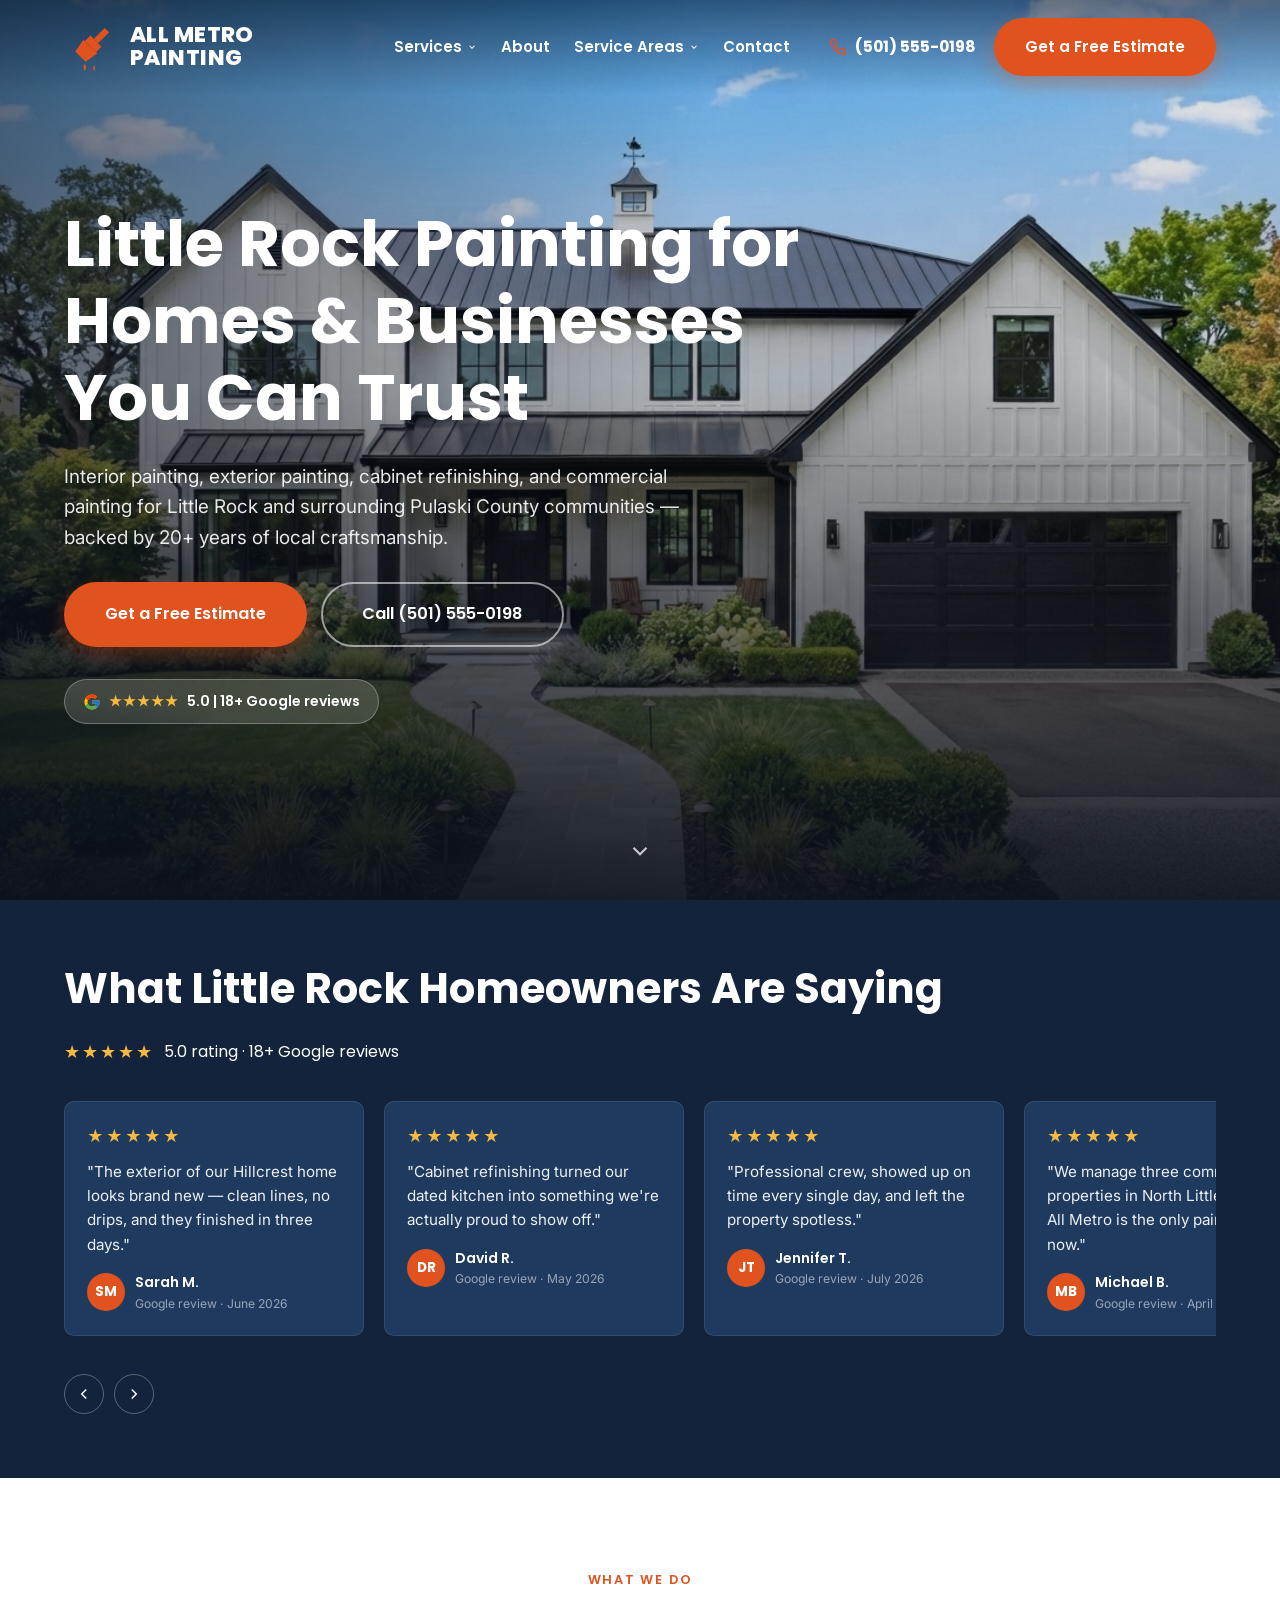
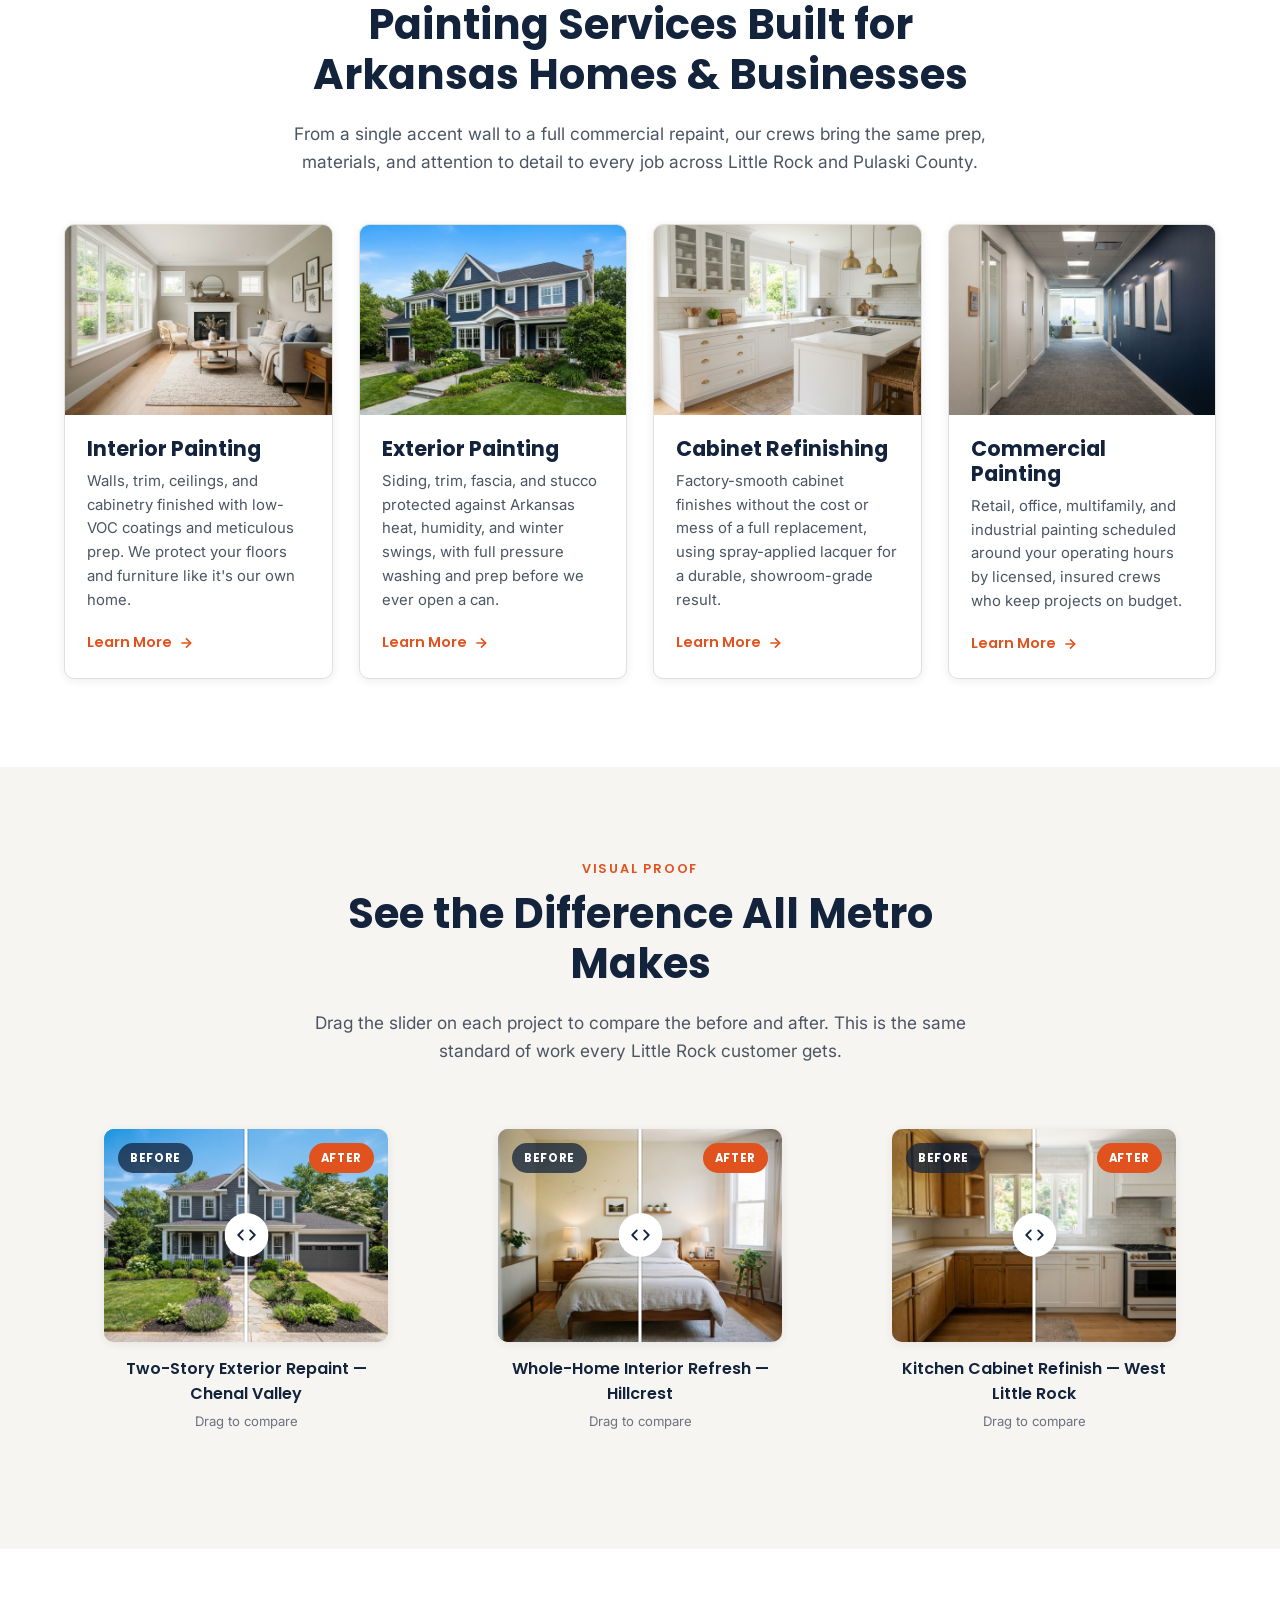
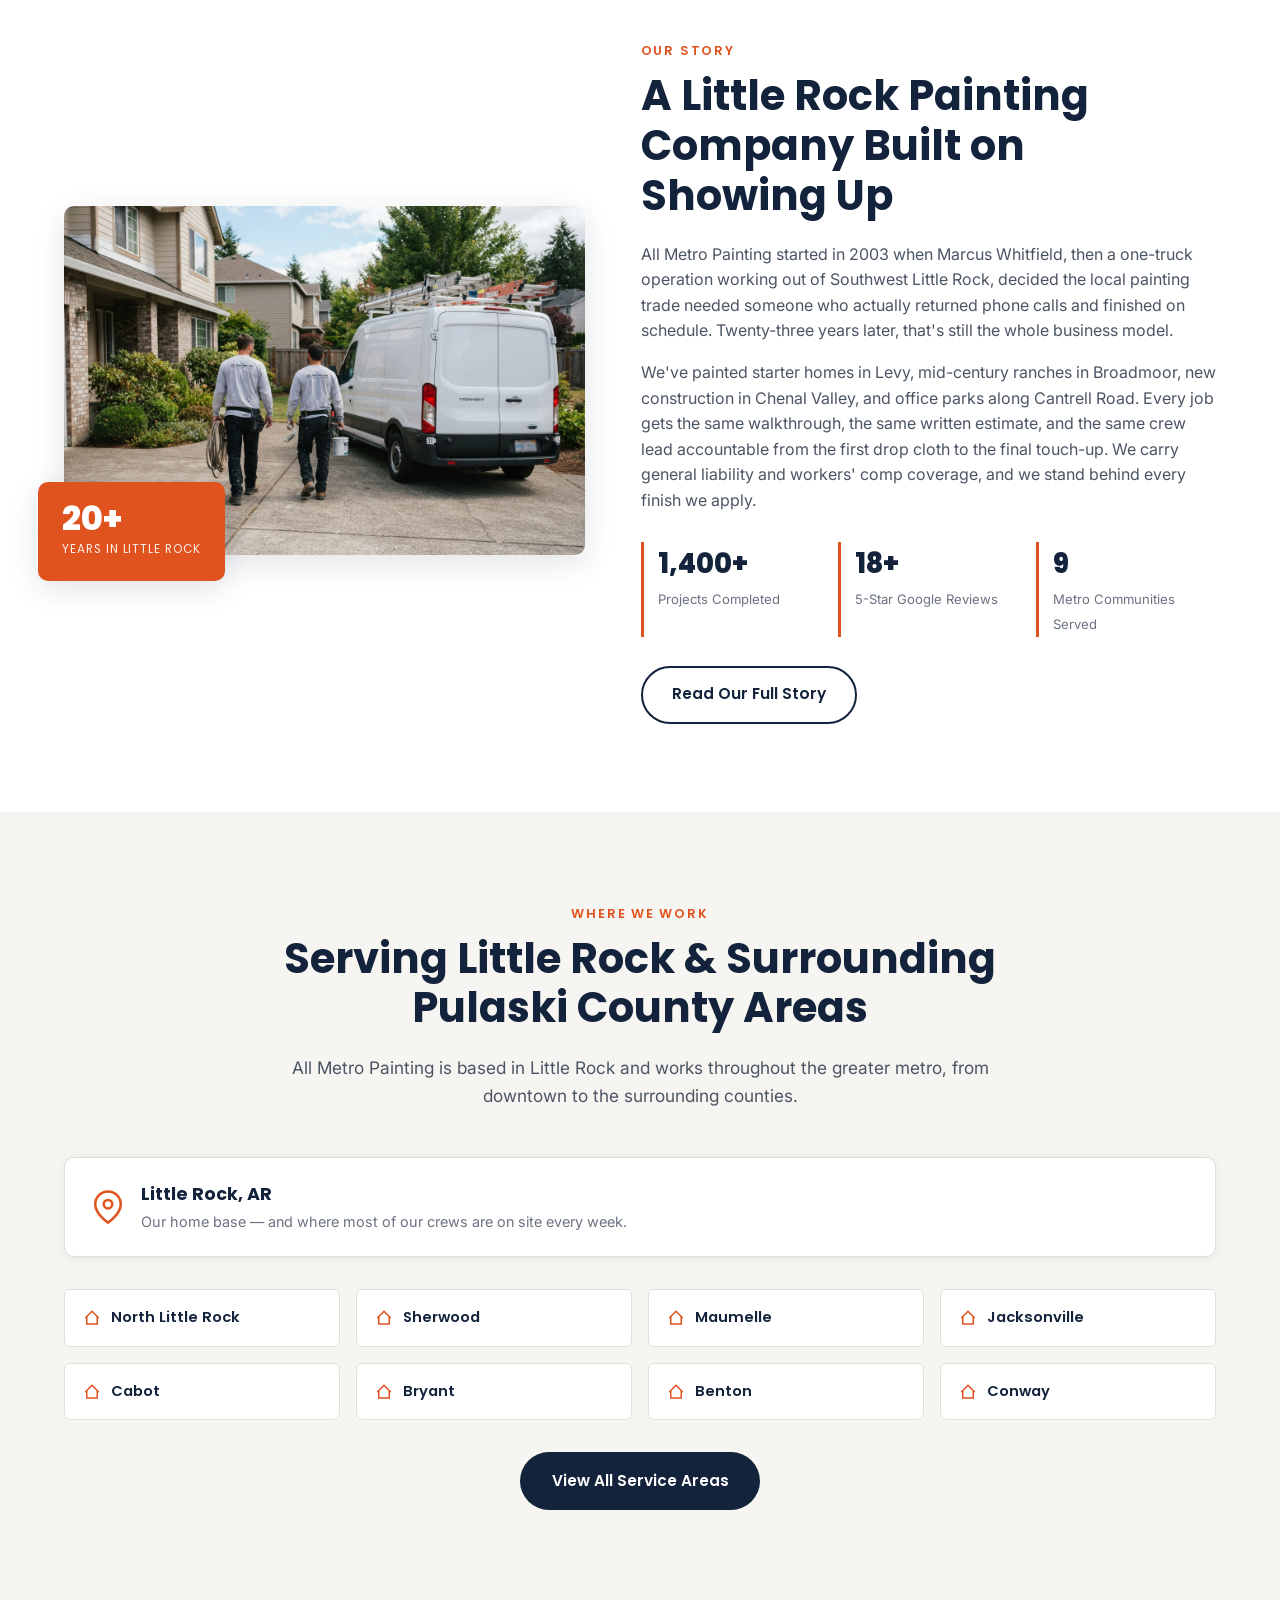
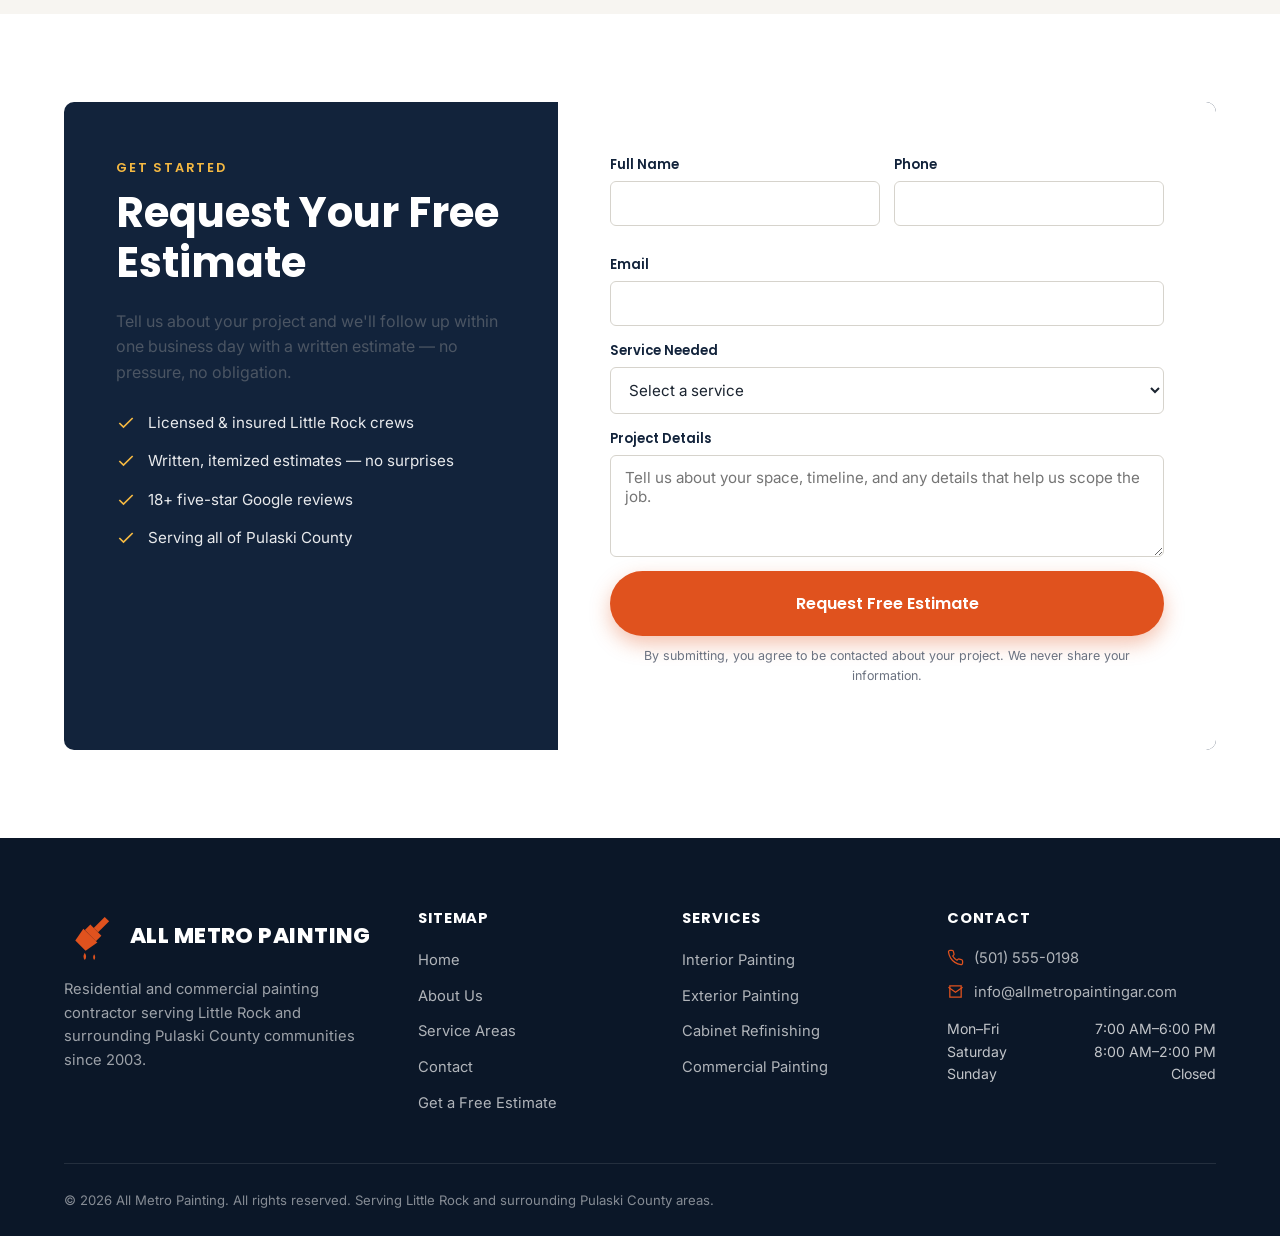
==== commit 82c8fbf7: "Add files via upload updated logo and hero image" ====
--- a/index.html
+++ b/index.html
@@ -67,7 +67,7 @@
   "aggregateRating": {
     "@type": "AggregateRating",
     "ratingValue": "5.0",
-    "reviewCount": "187"
+    "reviewCount": "18"
   }
 }
 </script>
@@ -80,13 +80,14 @@
     <a href="index.html" class="brand" aria-label="All Metro Painting home">
       <svg class="brand-icon" viewBox="0 0 100 100" xmlns="http://www.w3.org/2000/svg" aria-hidden="true">
         <g transform="rotate(45 50 50)">
-          <rect class="brush-body" x="45" y="6" width="10" height="40" rx="3"/>
-          <rect class="brush-body" x="40" y="46" width="20" height="14" rx="3"/>
-          <path class="brush-body" d="M39 60 L61 60 L57 80 Q50 87 43 80 Z"/>
+          <rect class="brush-body" x="44" y="4" width="12" height="30"/>
+          <rect class="brush-body" x="35" y="34" width="30" height="15"/>
+          <path class="brush-body" d="M31 49 L69 49 L64 76 L36 76 Z"/>
         </g>
-        <path class="drip" d="M50 85 Q56 92 50 97 Q44 92 50 85 Z"/>
+        <path class="drip" d="M40 82 Q45 90 40 96 Q35 90 40 82 Z"/>
+        <path class="drip" d="M58 85 Q62 91 58 96 Q54 91 58 85 Z"/>
       </svg>
-      <span class="brand-word">ALL METRO PAINTING<span>Little Rock, Arkansas</span></span>
+      <span class="brand-word">ALL METRO PAINTING</span>
     </a>
 
     <nav aria-label="Primary">
@@ -142,7 +143,7 @@
       </a>
       <a href="#" class="btn btn-accent" data-open-quote="">Get a Free Estimate</a>
       <button class="nav-toggle" aria-label="Open menu">
-        <svg viewBox="0 0 24 24" fill="none" stroke="currentColor" stroke-width="2"><line x1="3" y1="6" x2="21" y2="6"/><line x1="3" y1="12" x2="21" y2="12"/><line x1="3" y1="18" x2="21" y2="18"/></svg>
+        <svg viewBox="0 0 24 24" fill="currentColor"><circle cx="12" cy="5" r="1.8"/><circle cx="12" cy="12" r="1.8"/><circle cx="12" cy="19" r="1.8"/></svg>
       </button>
     </div>
   </div>
@@ -152,7 +153,7 @@
 <div class="drawer-backdrop"></div>
 <div class="mobile-drawer">
   <div class="mobile-drawer-head">
-    <span class="brand-word" style="color:var(--navy)">ALL METRO<span>Little Rock, Arkansas</span></span>
+    <span class="brand-word" style="color:var(--navy)">ALL METRO</span>
     <button class="modal-close drawer-close" aria-label="Close menu">
       <svg viewBox="0 0 24 24" fill="none" stroke="currentColor" stroke-width="2"><line x1="18" y1="6" x2="6" y2="18"/><line x1="6" y1="6" x2="18" y2="18"/></svg>
     </button>
@@ -195,7 +196,6 @@
 <!-- ===================== HERO ===================== -->
 <section class="hero" style="background-image:url('images/hero-exterior-painting.jpg');">
   <div class="hero-content">
-    <span class="eyebrow">Little Rock, AR &middot; Pulaski County</span>
     <h1>Little Rock Painting for Homes &amp; Businesses You Can Trust</h1>
     <p class="hero-sub">Interior painting, exterior painting, cabinet refinishing, and commercial painting for Little Rock and surrounding Pulaski County communities &mdash; backed by 20+ years of local craftsmanship.</p>
     <div class="hero-ctas">
@@ -203,7 +203,7 @@
       <a href="tel:+15015550198" class="btn btn-outline btn-lg">Call (501) 555-0198</a>
     </div>
     <div class="hero-badges">
-      <span class="badge-pill"><svg class="google-g" viewBox="0 0 48 48" width="18" height="18" aria-hidden="true"><path fill="#FFC107" d="M43.611,20.083H42V20H24v8h11.303c-1.649,4.657-6.08,8-11.303,8c-6.627,0-12-5.373-12-12s5.373-12,12-12c3.059,0,5.842,1.154,7.961,3.039l5.657-5.657C34.046,6.053,29.268,4,24,4C12.955,4,4,12.955,4,24s8.955,20,20,20s20-8.955,20-20C44,22.659,43.862,21.35,43.611,20.083z"/><path fill="#FF3D00" d="M6.306,14.691l6.571,4.819C14.655,15.108,18.961,12,24,12c3.059,0,5.842,1.154,7.961,3.039l5.657-5.657C34.046,6.053,29.268,4,24,4C16.318,4,9.656,8.337,6.306,14.691z"/><path fill="#4CAF50" d="M24,44c5.166,0,9.86-1.977,13.409-5.192l-6.19-5.238C29.211,35.091,26.715,36,24,36c-5.202,0-9.619-3.317-11.283-7.946l-6.522,5.025C9.505,39.556,16.227,44,24,44z"/><path fill="#1976D2" d="M43.611,20.083H42V20H24v8h11.303c-0.792,2.237-2.231,4.166-4.087,5.571c0.001-0.001,0.002-0.001,0.003-0.002l6.19,5.238C36.971,39.205,44,34,44,24C44,22.659,43.862,21.35,43.611,20.083z"/></svg><span class="stars">★★★★★</span> 5.0 | 187+ Google reviews</span>
+      <span class="badge-pill"><svg class="google-g" viewBox="0 0 48 48" width="18" height="18" aria-hidden="true"><path fill="#FFC107" d="M43.611,20.083H42V20H24v8h11.303c-1.649,4.657-6.08,8-11.303,8c-6.627,0-12-5.373-12-12s5.373-12,12-12c3.059,0,5.842,1.154,7.961,3.039l5.657-5.657C34.046,6.053,29.268,4,24,4C12.955,4,4,12.955,4,24s8.955,20,20,20s20-8.955,20-20C44,22.659,43.862,21.35,43.611,20.083z"/><path fill="#FF3D00" d="M6.306,14.691l6.571,4.819C14.655,15.108,18.961,12,24,12c3.059,0,5.842,1.154,7.961,3.039l5.657-5.657C34.046,6.053,29.268,4,24,4C16.318,4,9.656,8.337,6.306,14.691z"/><path fill="#4CAF50" d="M24,44c5.166,0,9.86-1.977,13.409-5.192l-6.19-5.238C29.211,35.091,26.715,36,24,36c-5.202,0-9.619-3.317-11.283-7.946l-6.522,5.025C9.505,39.556,16.227,44,24,44z"/><path fill="#1976D2" d="M43.611,20.083H42V20H24v8h11.303c-0.792,2.237-2.231,4.166-4.087,5.571c0.001-0.001,0.002-0.001,0.003-0.002l6.19,5.238C36.971,39.205,44,34,44,24C44,22.659,43.862,21.35,43.611,20.083z"/></svg><span class="stars">★★★★★</span> 5.0 | 18+ Google reviews</span>
     </div>
   </div>
   <div class="hero-scroll">
@@ -218,7 +218,7 @@
       <h2>What Little Rock Homeowners Are Saying</h2>
       <div class="reviews-agg">
         <span class="stars">★★★★★</span>
-        <span>5.0 rating &middot; 187+ Google reviews</span>
+        <span>5.0 rating &middot; 18+ Google reviews</span>
       </div>
     </div>
     <div class="reviews-track">
@@ -395,7 +395,7 @@
       <p>We've painted starter homes in Levy, mid-century ranches in Broadmoor, new construction in Chenal Valley, and office parks along Cantrell Road. Every job gets the same walkthrough, the same written estimate, and the same crew lead accountable from the first drop cloth to the final touch-up. We carry general liability and workers' comp coverage, and we stand behind every finish we apply.</p>
       <div class="about-stats">
         <div><span class="num">1,400+</span><span class="lbl">Projects Completed</span></div>
-        <div><span class="num">187+</span><span class="lbl">5-Star Google Reviews</span></div>
+        <div><span class="num">18+</span><span class="lbl">5-Star Google Reviews</span></div>
         <div><span class="num">9</span><span class="lbl">Metro Communities Served</span></div>
       </div>
       <a href="about.html" class="btn btn-ghost-navy">Read Our Full Story</a>
@@ -440,7 +440,7 @@
         <ul>
           <li><svg viewBox="0 0 24 24" fill="none" stroke="currentColor" stroke-width="2"><polyline points="20 6 9 17 4 12"/></svg> Licensed &amp; insured Little Rock crews</li>
           <li><svg viewBox="0 0 24 24" fill="none" stroke="currentColor" stroke-width="2"><polyline points="20 6 9 17 4 12"/></svg> Written, itemized estimates &mdash; no surprises</li>
-          <li><svg viewBox="0 0 24 24" fill="none" stroke="currentColor" stroke-width="2"><polyline points="20 6 9 17 4 12"/></svg> 187+ five-star Google reviews</li>
+          <li><svg viewBox="0 0 24 24" fill="none" stroke="currentColor" stroke-width="2"><polyline points="20 6 9 17 4 12"/></svg> 18+ five-star Google reviews</li>
           <li><svg viewBox="0 0 24 24" fill="none" stroke="currentColor" stroke-width="2"><polyline points="20 6 9 17 4 12"/></svg> Serving all of Pulaski County</li>
         </ul>
       </div>
@@ -481,15 +481,16 @@
     <div class="footer-grid">
       <div class="footer-brand">
         <a href="index.html" class="brand">
-          <svg class="brand-icon" viewBox="0 0 100 100" xmlns="http://www.w3.org/2000/svg" aria-hidden="true" width="42" height="42">
+          <svg class="brand-icon" viewBox="0 0 100 100" xmlns="http://www.w3.org/2000/svg" aria-hidden="true" width="52" height="52">
             <g transform="rotate(45 50 50)">
-              <rect class="brush-body" x="45" y="6" width="10" height="40" rx="3"/>
-              <rect class="brush-body" x="40" y="46" width="20" height="14" rx="3"/>
-              <path class="brush-body" d="M39 60 L61 60 L57 80 Q50 87 43 80 Z"/>
+              <rect class="brush-body" x="44" y="4" width="12" height="30"/>
+              <rect class="brush-body" x="35" y="34" width="30" height="15"/>
+              <path class="brush-body" d="M31 49 L69 49 L64 76 L36 76 Z"/>
             </g>
-            <path class="drip" d="M50 85 Q56 92 50 97 Q44 92 50 85 Z"/>
+            <path class="drip" d="M40 82 Q45 90 40 96 Q35 90 40 82 Z"/>
+            <path class="drip" d="M58 85 Q62 91 58 96 Q54 91 58 85 Z"/>
           </svg>
-          <span class="brand-word">ALL METRO PAINTING<span>Little Rock, Arkansas</span></span>
+          <span class="brand-word">ALL METRO PAINTING</span>
         </a>
         <p>Residential and commercial painting contractor serving Little Rock and surrounding Pulaski County communities since 2003.</p>
       </div>
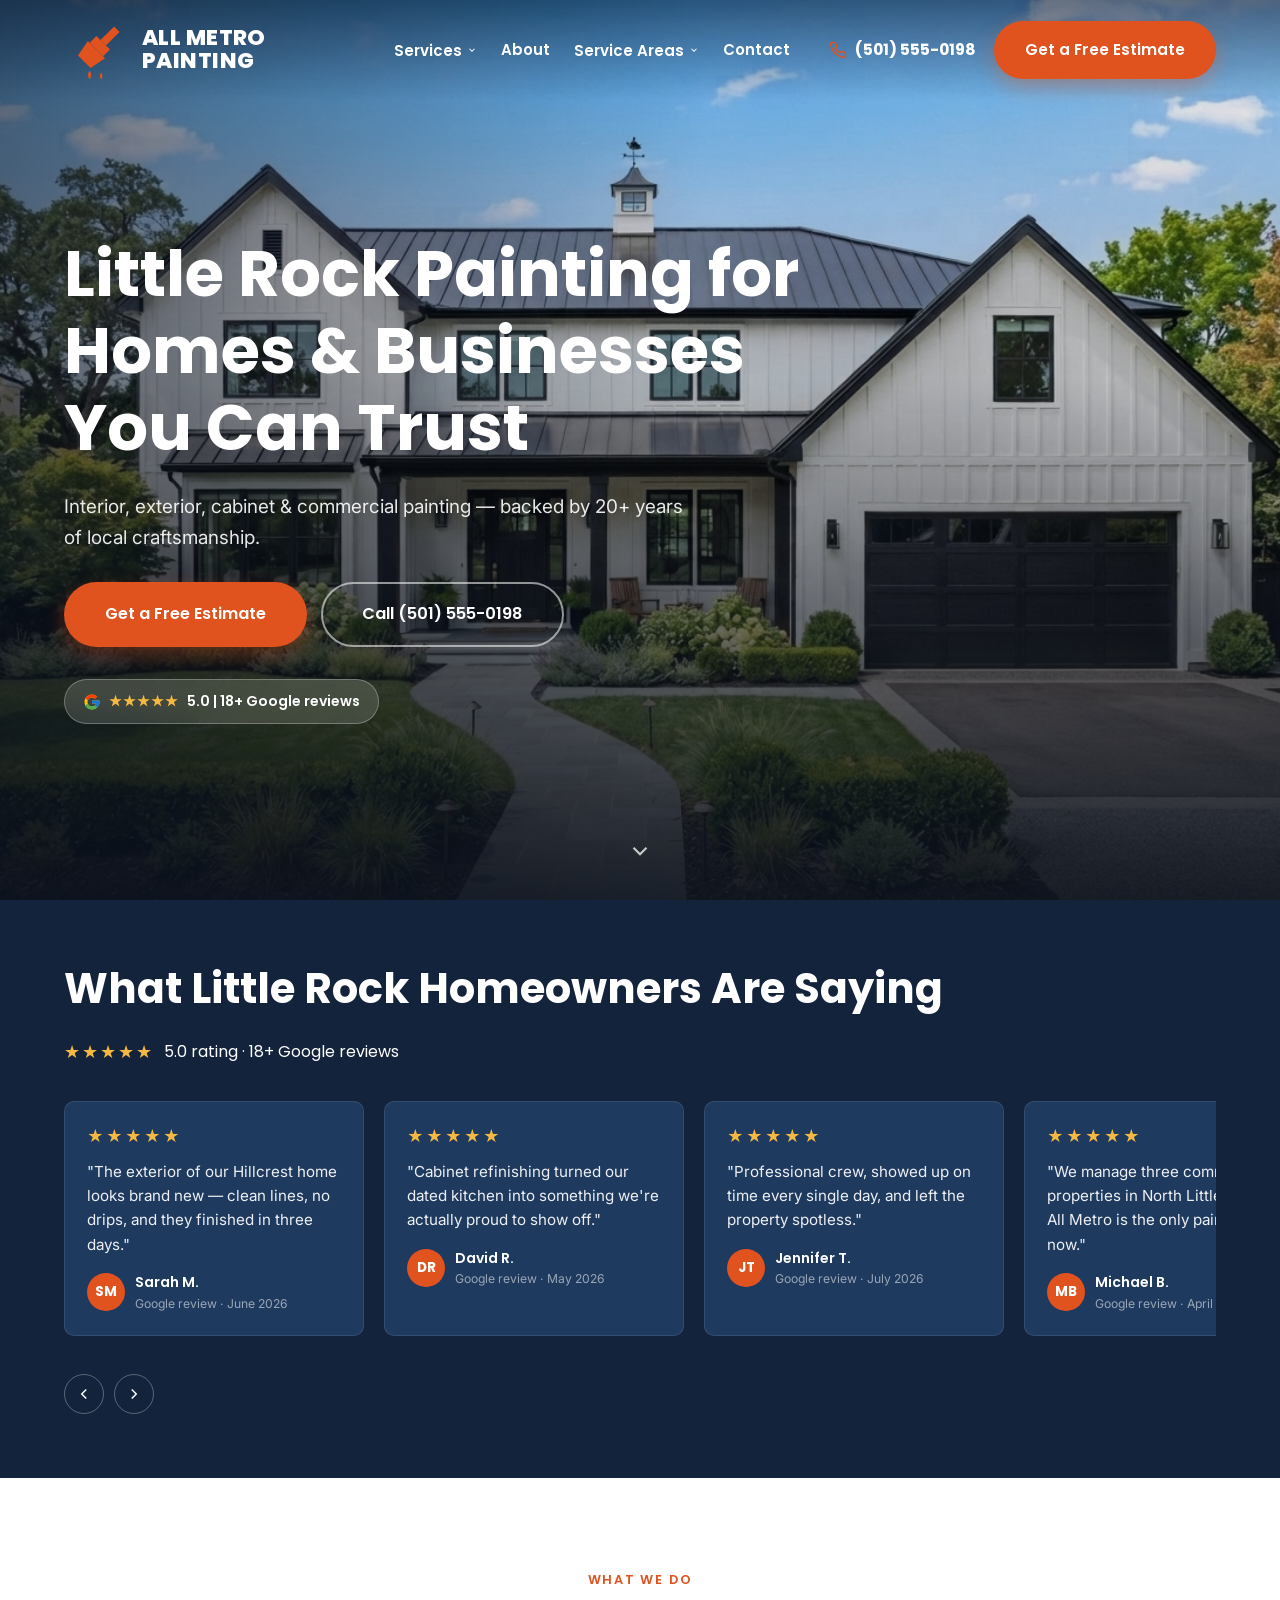
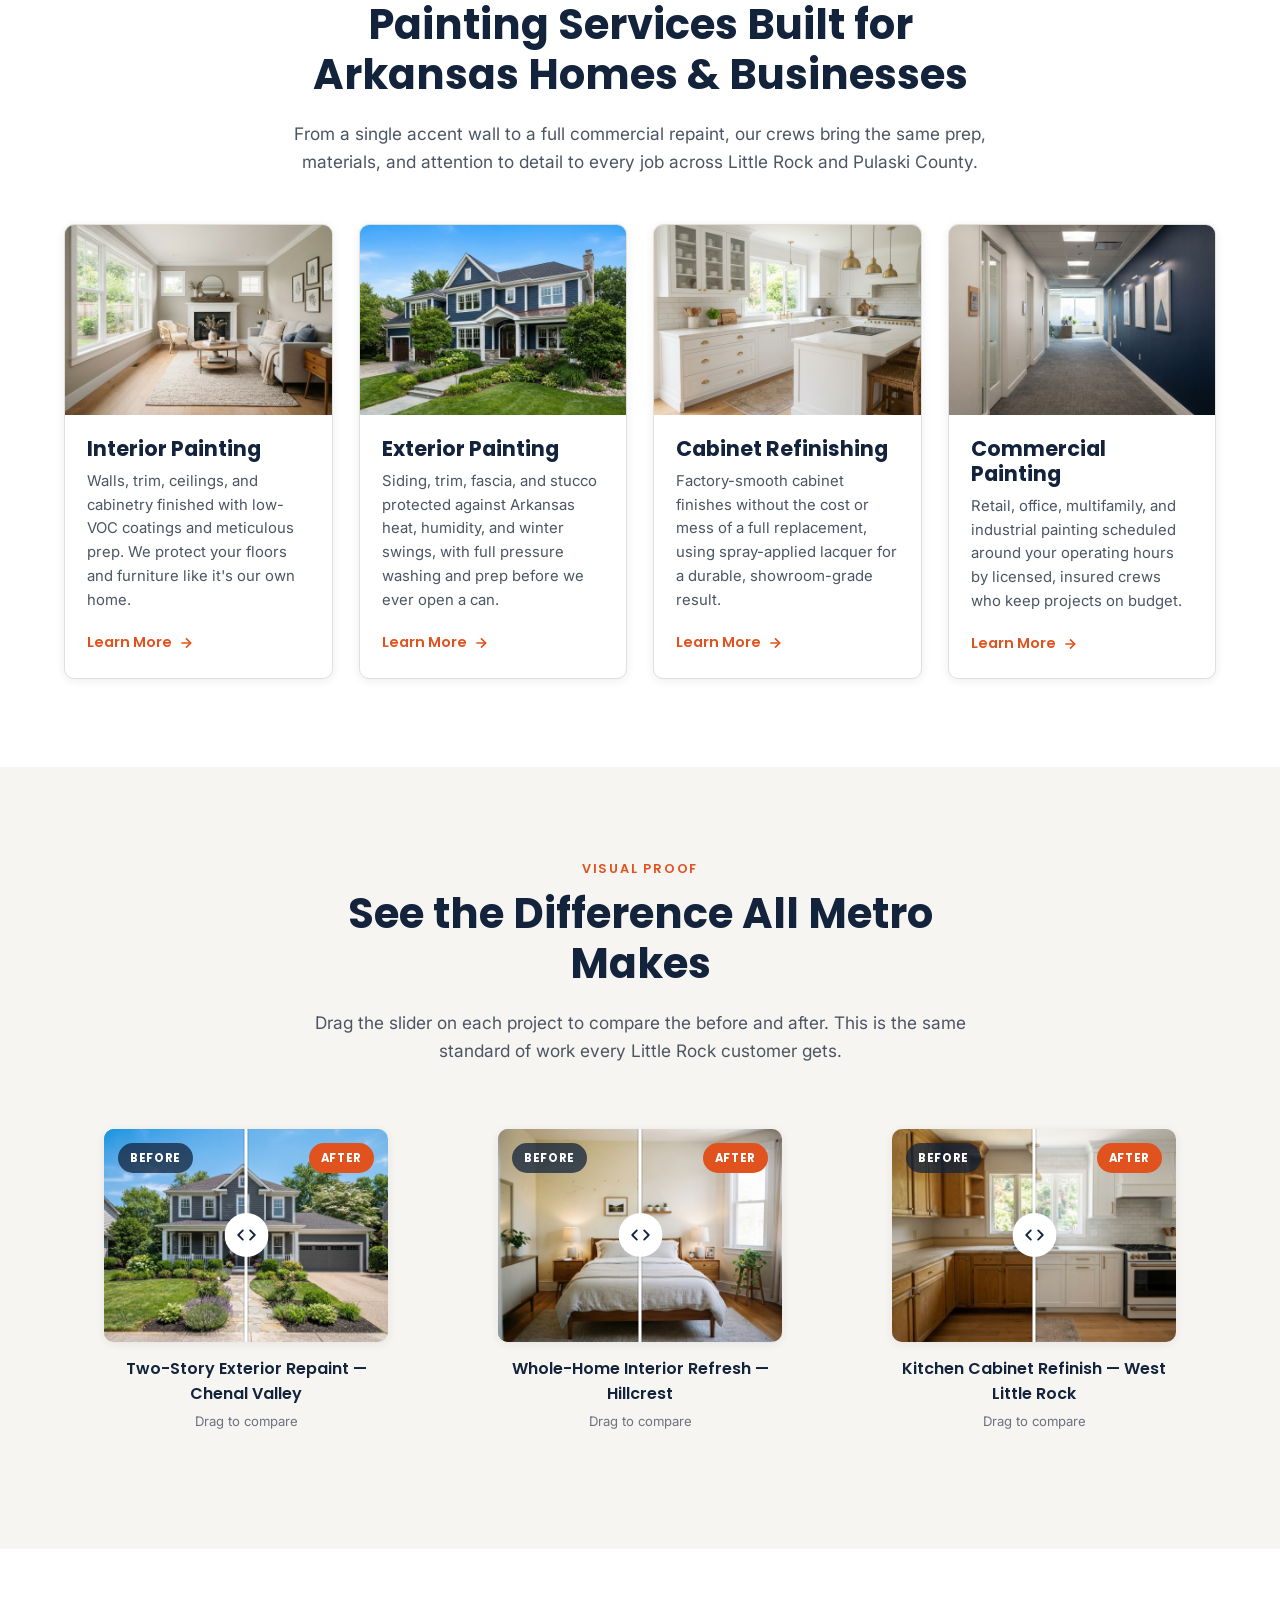
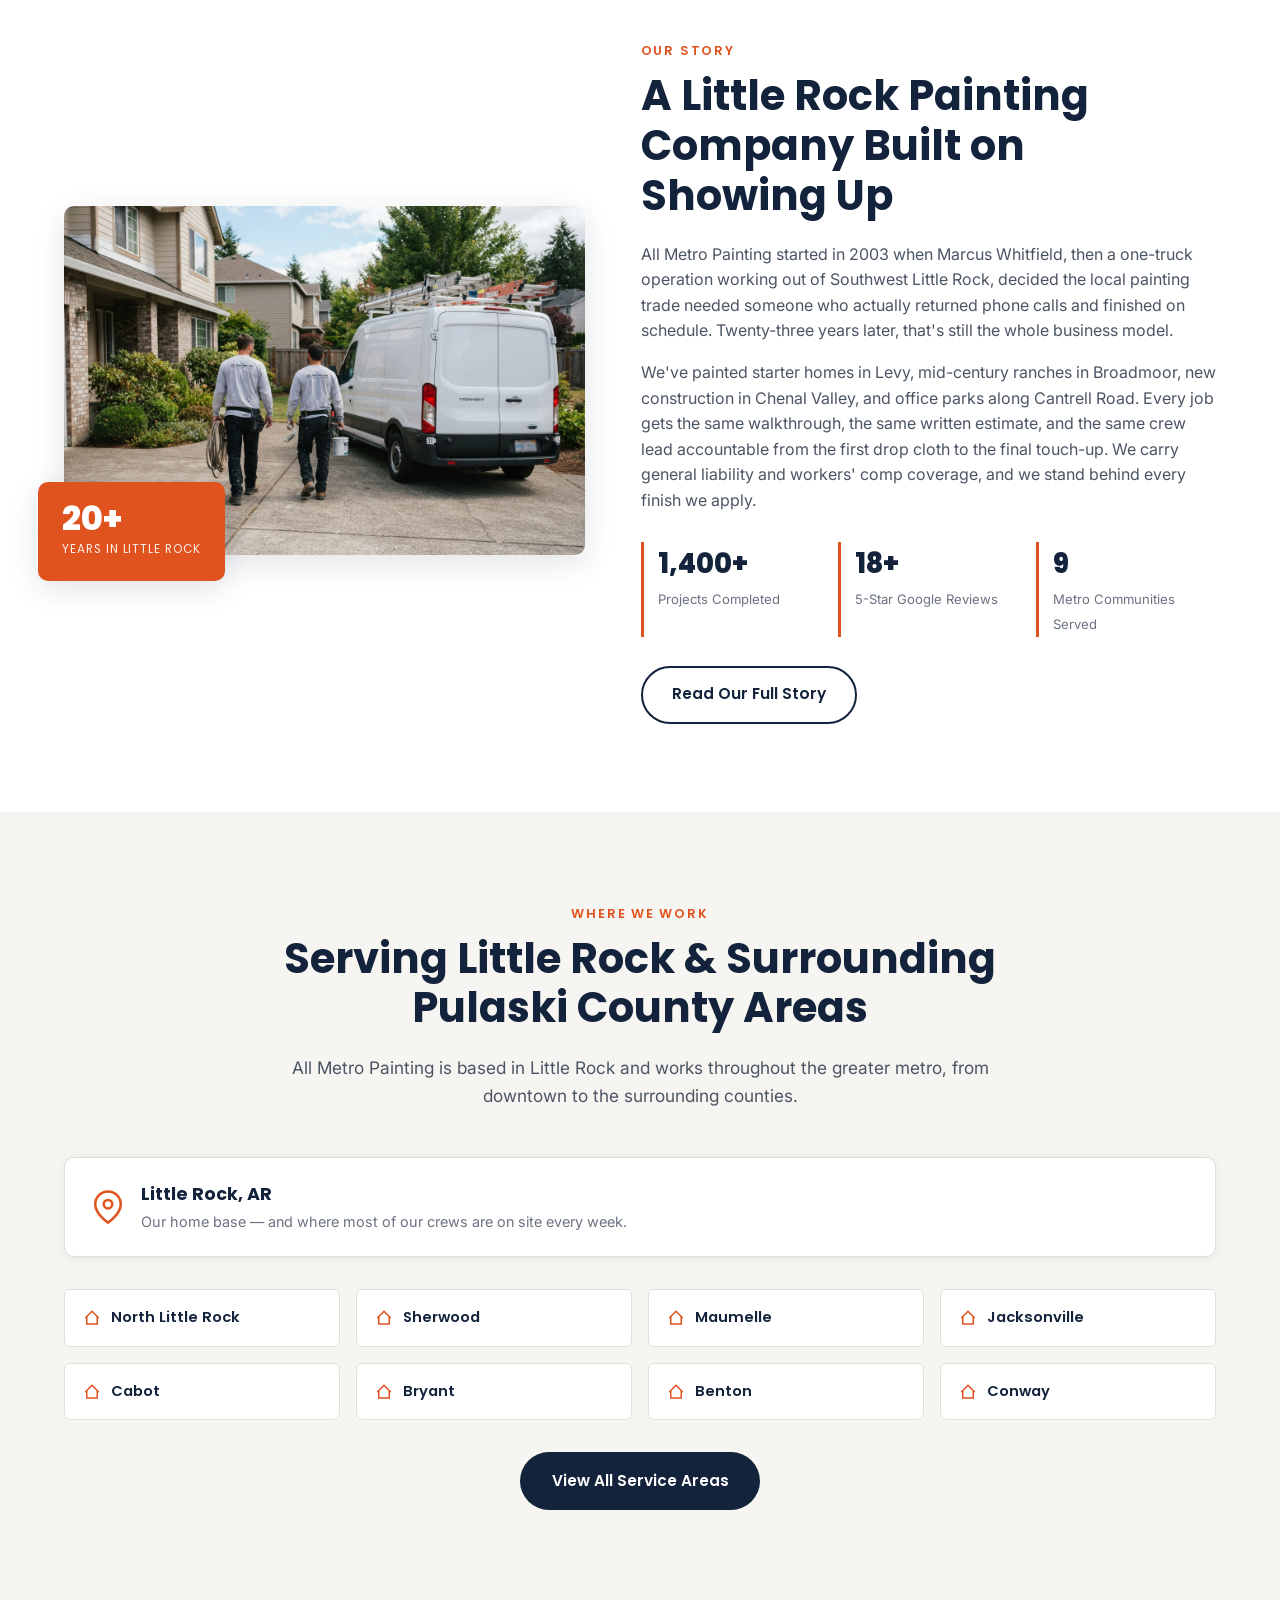
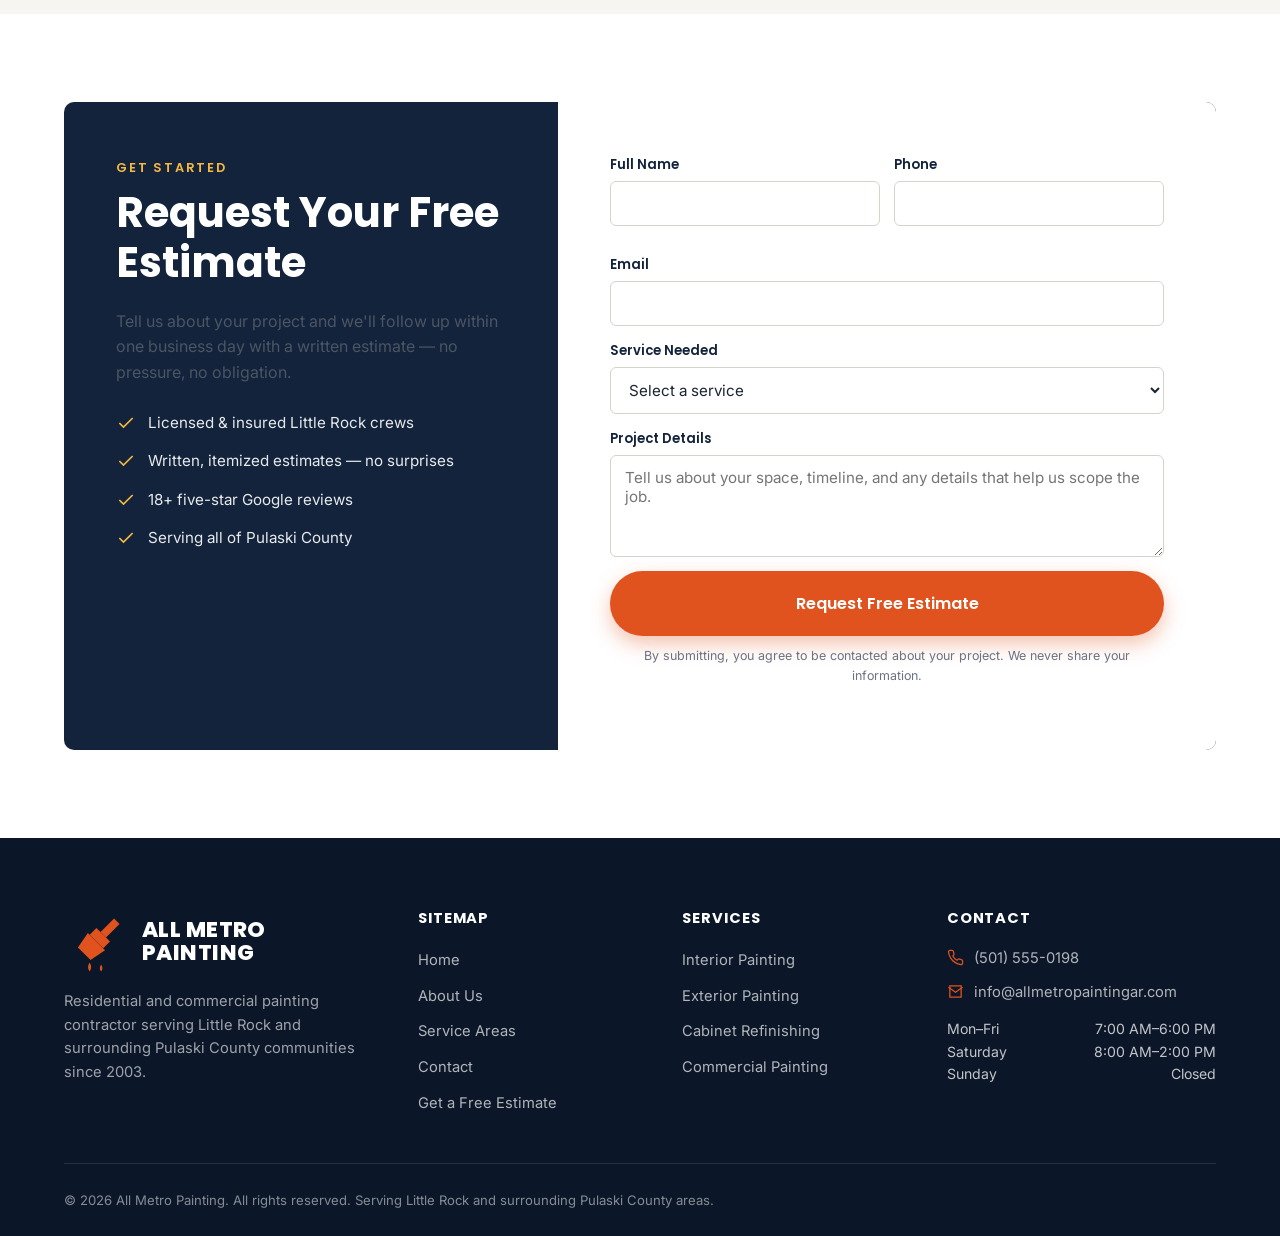
==== commit af0b928d: "Add files via upload" ====
--- a/index.html
+++ b/index.html
@@ -197,7 +197,7 @@
 <section class="hero" style="background-image:url('images/hero-exterior-painting.jpg');">
   <div class="hero-content">
     <h1>Little Rock Painting for Homes &amp; Businesses You Can Trust</h1>
-    <p class="hero-sub">Interior painting, exterior painting, cabinet refinishing, and commercial painting for Little Rock and surrounding Pulaski County communities &mdash; backed by 20+ years of local craftsmanship.</p>
+    <p class="hero-sub">Interior, exterior, cabinet &amp; commercial painting &mdash; backed by 20+ years of local craftsmanship.</p>
     <div class="hero-ctas">
       <a href="#" class="btn btn-accent btn-lg" data-open-quote="">Get a Free Estimate</a>
       <a href="tel:+15015550198" class="btn btn-outline btn-lg">Call (501) 555-0198</a>
--- a/css/style.css
+++ b/css/style.css
@@ -164,7 +164,7 @@
   align-items: center;
   gap: 14px;
 }
-.brand-icon { width: 52px; height: 52px; flex-shrink: 0; }
+.brand-icon { width: 64px; height: 64px; flex-shrink: 0; }
 .brand-icon .drip { fill: var(--accent); }
 .brand-icon .brush-body { fill: var(--accent); }
 .brand-icon .brush-outline { stroke: var(--white); }
@@ -290,12 +290,23 @@
 
 .nav-toggle {
   display: none;
-  background: none;
-  border: none;
-  width: 40px; height: 40px;
-  color: var(--white);
-}
-.site-header.is-solid .nav-toggle, .site-header.nav-solid .nav-toggle { color: var(--navy); }
+  background: rgba(255,255,255,.16);
+  border: 1px solid rgba(255,255,255,.32);
+  border-radius: 50%;
+  width: 42px; height: 42px;
+  color: var(--white);
+  backdrop-filter: blur(6px);
+  -webkit-backdrop-filter: blur(6px);
+  transition: background .2s ease, border-color .2s ease;
+}
+.nav-toggle svg { width: 20px; height: 20px; }
+.nav-toggle:hover { background: rgba(255,255,255,.28); }
+.site-header.is-solid .nav-toggle, .site-header.nav-solid .nav-toggle {
+  color: var(--navy);
+  background: var(--offwhite);
+  border-color: var(--border);
+}
+.site-header.is-solid .nav-toggle:hover, .site-header.nav-solid .nav-toggle:hover { background: var(--gray-200); }
 
 /* ==========================================================================
    Hero
@@ -719,13 +730,19 @@
   .process-grid, .stat-band { grid-template-columns: 1fr; }
   .footer-grid { grid-template-columns: 1fr; }
   .cta-band { flex-direction: column; align-items: flex-start; }
-  .hero-content { padding-bottom: 2.5rem; padding-top: 120px; }
-  .hero { align-items: flex-start; }
-  .hero h1 { font-size: 2rem; }
-  .hero-sub { font-size: 1rem; }
+  .hero { align-items: stretch; }
+  .hero-content {
+    display: flex;
+    flex-direction: column;
+    padding-bottom: 2rem;
+    padding-top: 96px;
+  }
+  .hero h1 { font-size: 1.3rem; line-height: 1.15; margin-bottom: .35em; }
+  .hero-sub { font-size: .92rem; margin-bottom: 0; }
+  .hero-ctas { margin-top: auto; padding-top: 28px; margin-bottom: 1rem; }
   .brand-word { font-size: 1.05rem; }
   .brand-word span { font-size: .55rem; }
-  .brand-icon { width: 40px; height: 40px; }
+  .brand-icon { width: 50px; height: 50px; }
   .page-header { padding: 150px 0 60px; }
 }
 
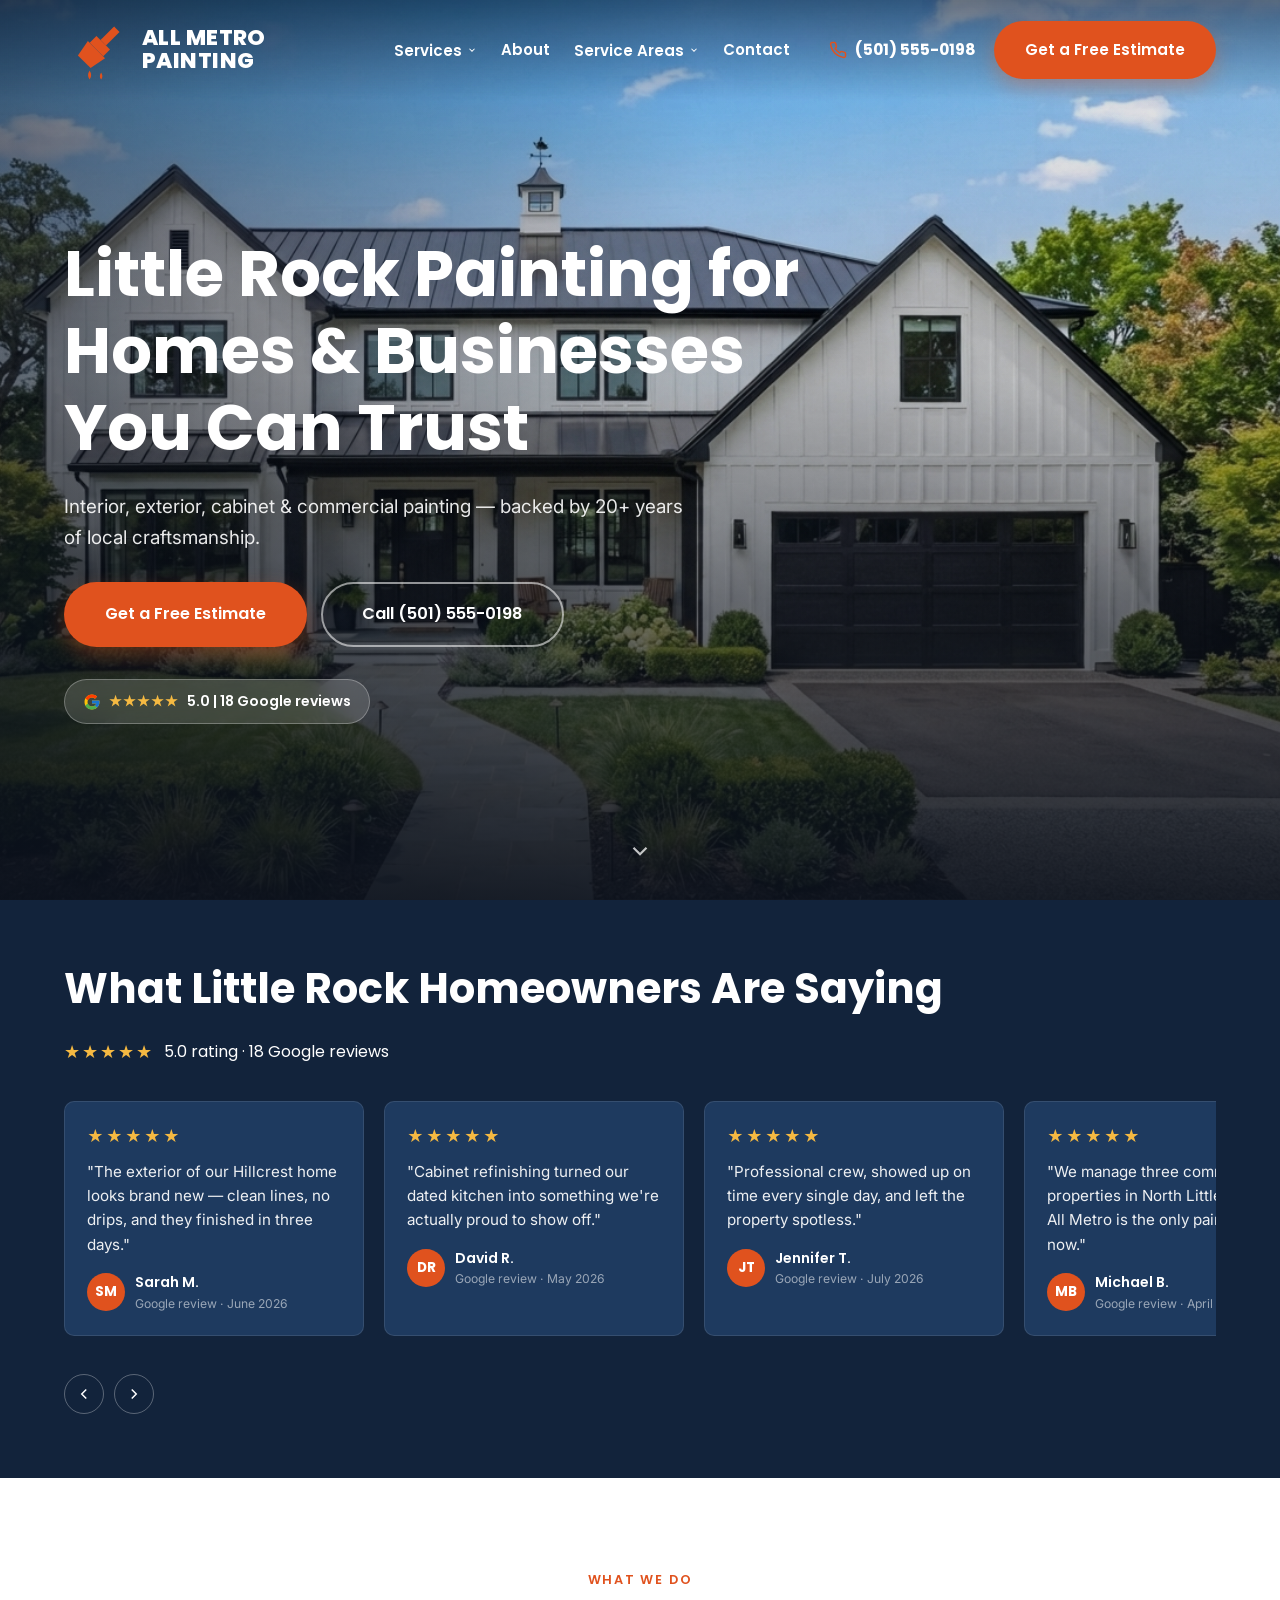
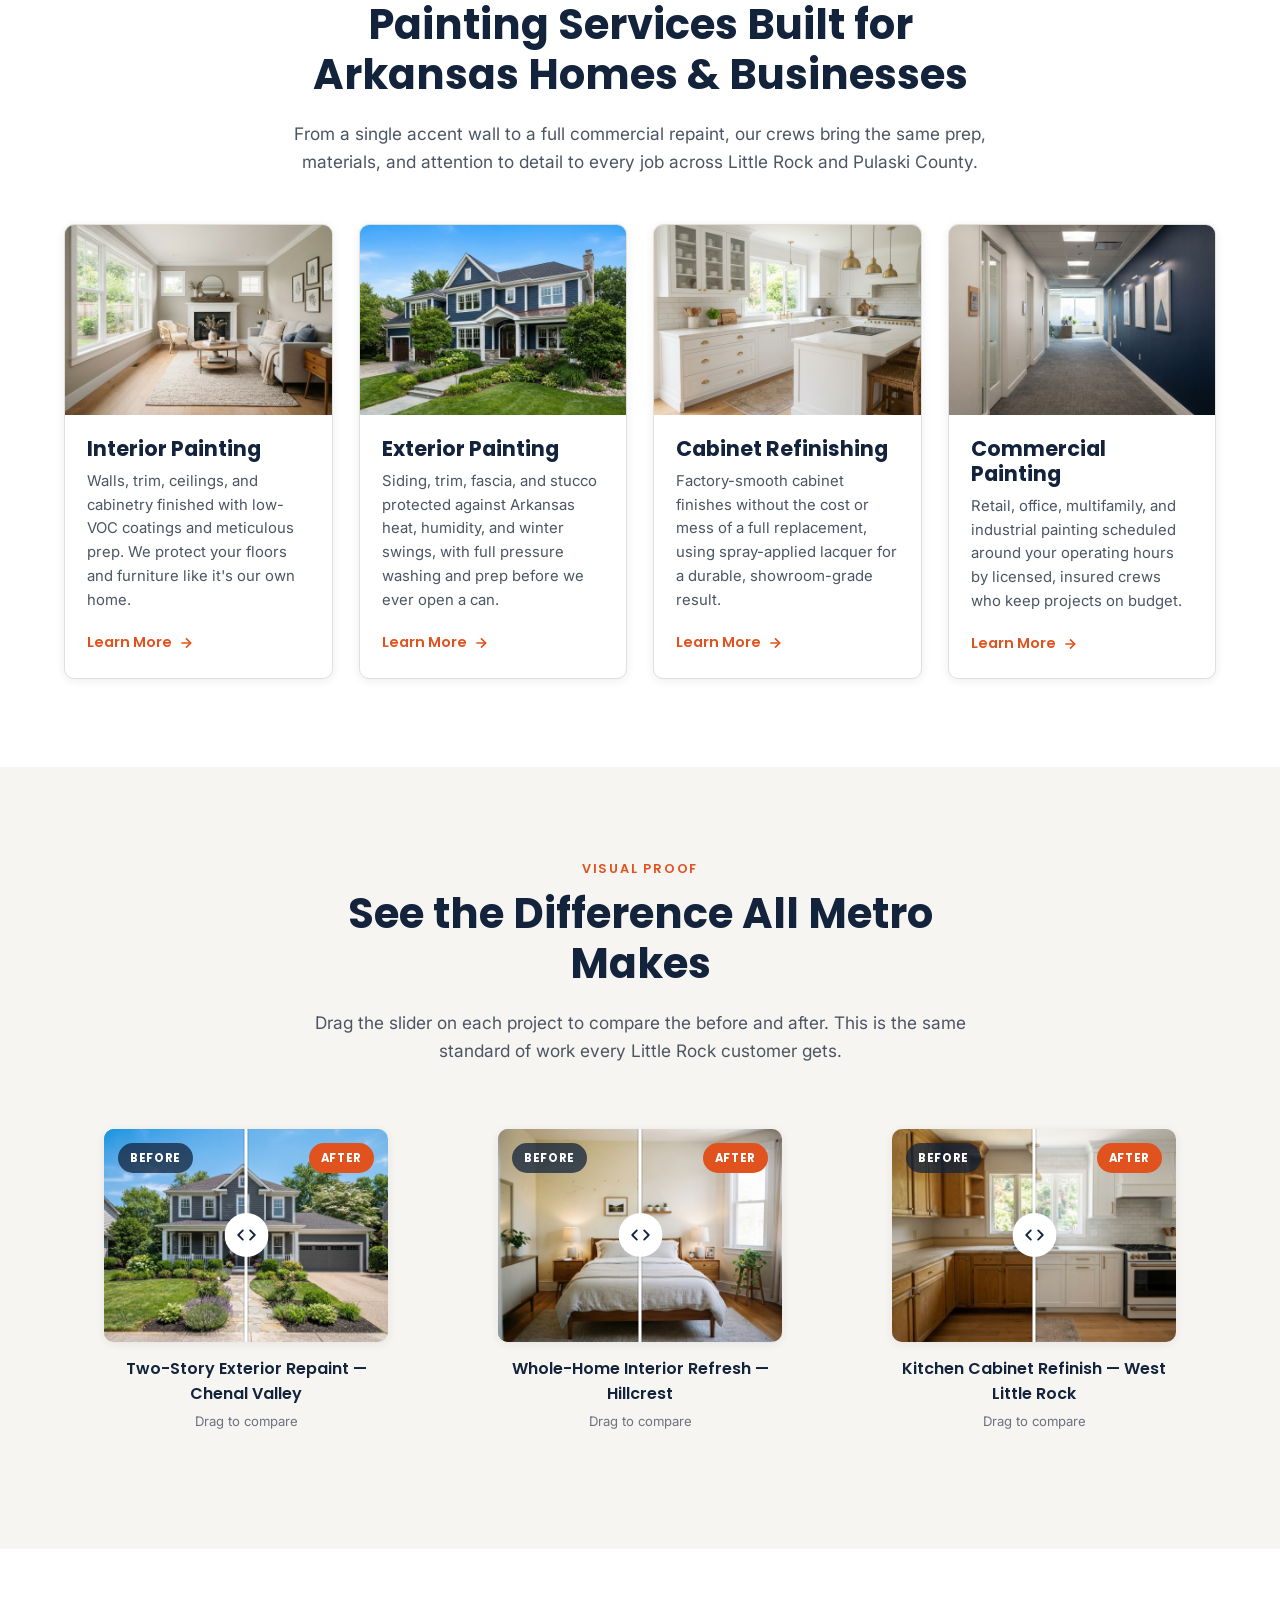
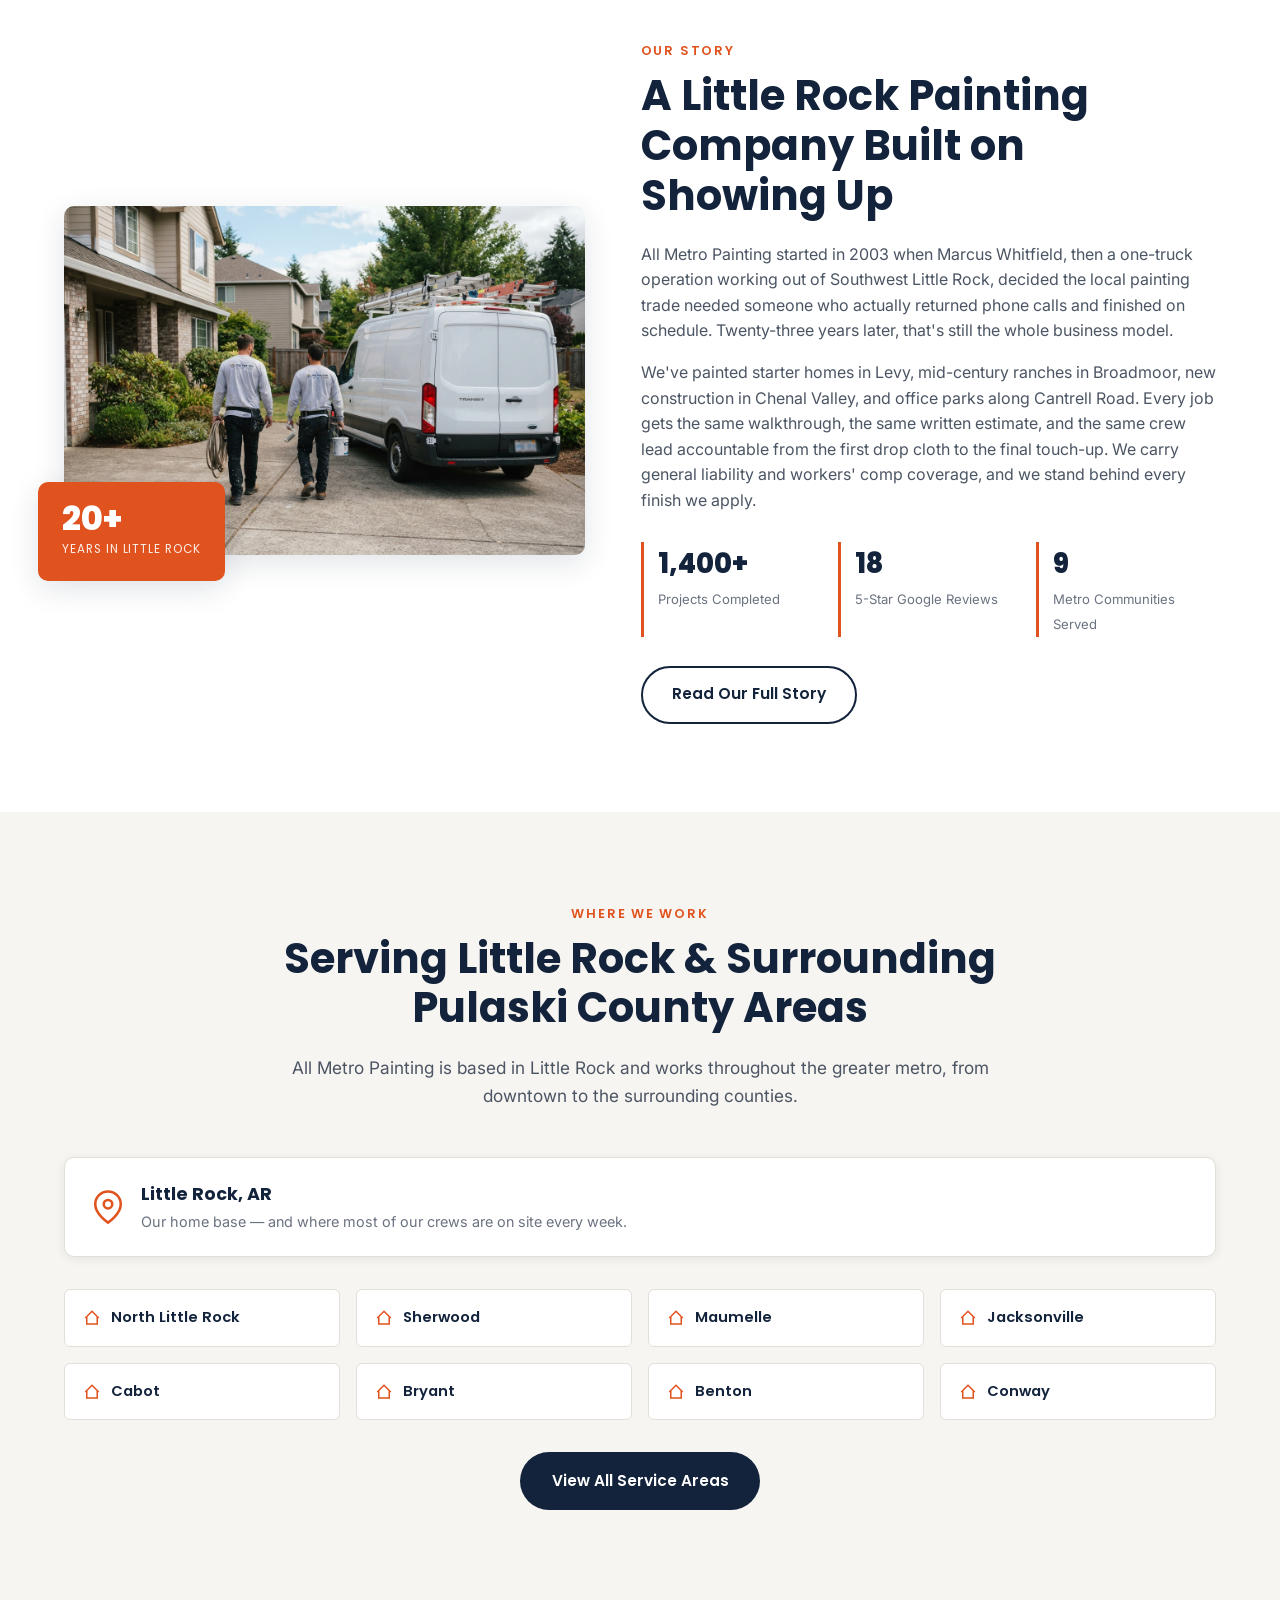
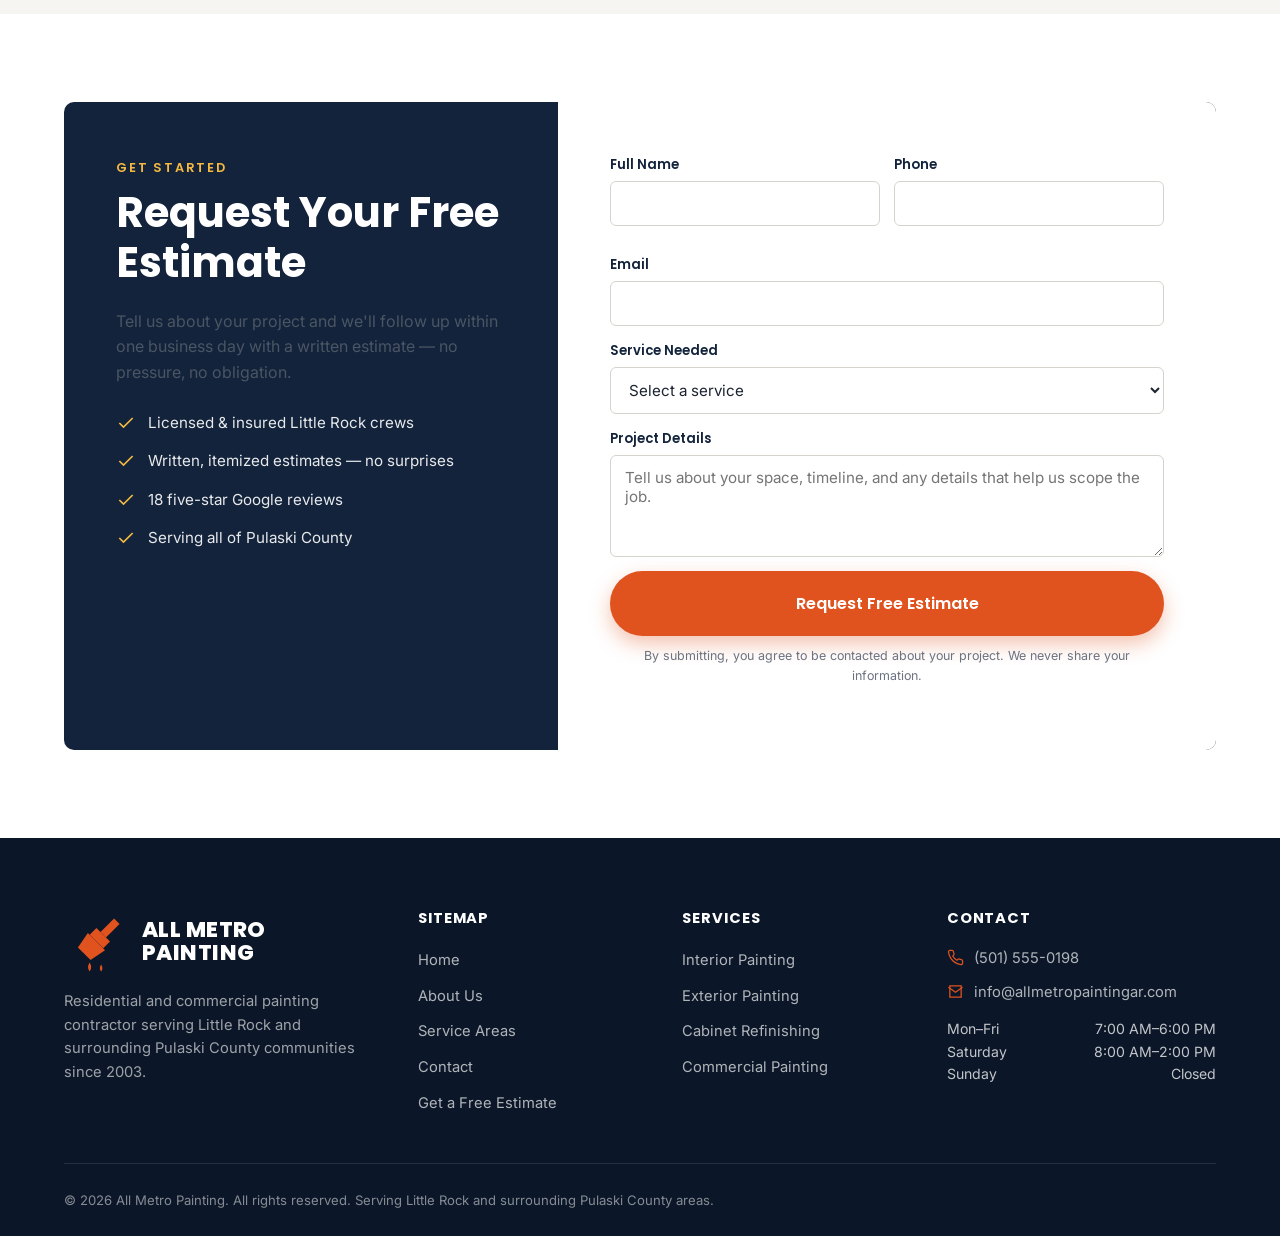
==== commit 81fcafea: "Add files via upload" ====
--- a/index.html
+++ b/index.html
@@ -194,7 +194,7 @@
 </div>
 
 <!-- ===================== HERO ===================== -->
-<section class="hero" style="background-image:url('images/hero-exterior-painting.jpg');">
+<section class="hero" style="background-image:url('images/hero-exterior-painting.jpg'); background-position: 78% center;">
   <div class="hero-content">
     <h1>Little Rock Painting for Homes &amp; Businesses You Can Trust</h1>
     <p class="hero-sub">Interior, exterior, cabinet &amp; commercial painting &mdash; backed by 20+ years of local craftsmanship.</p>
@@ -203,7 +203,7 @@
       <a href="tel:+15015550198" class="btn btn-outline btn-lg">Call (501) 555-0198</a>
     </div>
     <div class="hero-badges">
-      <span class="badge-pill"><svg class="google-g" viewBox="0 0 48 48" width="18" height="18" aria-hidden="true"><path fill="#FFC107" d="M43.611,20.083H42V20H24v8h11.303c-1.649,4.657-6.08,8-11.303,8c-6.627,0-12-5.373-12-12s5.373-12,12-12c3.059,0,5.842,1.154,7.961,3.039l5.657-5.657C34.046,6.053,29.268,4,24,4C12.955,4,4,12.955,4,24s8.955,20,20,20s20-8.955,20-20C44,22.659,43.862,21.35,43.611,20.083z"/><path fill="#FF3D00" d="M6.306,14.691l6.571,4.819C14.655,15.108,18.961,12,24,12c3.059,0,5.842,1.154,7.961,3.039l5.657-5.657C34.046,6.053,29.268,4,24,4C16.318,4,9.656,8.337,6.306,14.691z"/><path fill="#4CAF50" d="M24,44c5.166,0,9.86-1.977,13.409-5.192l-6.19-5.238C29.211,35.091,26.715,36,24,36c-5.202,0-9.619-3.317-11.283-7.946l-6.522,5.025C9.505,39.556,16.227,44,24,44z"/><path fill="#1976D2" d="M43.611,20.083H42V20H24v8h11.303c-0.792,2.237-2.231,4.166-4.087,5.571c0.001-0.001,0.002-0.001,0.003-0.002l6.19,5.238C36.971,39.205,44,34,44,24C44,22.659,43.862,21.35,43.611,20.083z"/></svg><span class="stars">★★★★★</span> 5.0 | 18+ Google reviews</span>
+      <span class="badge-pill"><svg class="google-g" viewBox="0 0 48 48" width="18" height="18" aria-hidden="true"><path fill="#FFC107" d="M43.611,20.083H42V20H24v8h11.303c-1.649,4.657-6.08,8-11.303,8c-6.627,0-12-5.373-12-12s5.373-12,12-12c3.059,0,5.842,1.154,7.961,3.039l5.657-5.657C34.046,6.053,29.268,4,24,4C12.955,4,4,12.955,4,24s8.955,20,20,20s20-8.955,20-20C44,22.659,43.862,21.35,43.611,20.083z"/><path fill="#FF3D00" d="M6.306,14.691l6.571,4.819C14.655,15.108,18.961,12,24,12c3.059,0,5.842,1.154,7.961,3.039l5.657-5.657C34.046,6.053,29.268,4,24,4C16.318,4,9.656,8.337,6.306,14.691z"/><path fill="#4CAF50" d="M24,44c5.166,0,9.86-1.977,13.409-5.192l-6.19-5.238C29.211,35.091,26.715,36,24,36c-5.202,0-9.619-3.317-11.283-7.946l-6.522,5.025C9.505,39.556,16.227,44,24,44z"/><path fill="#1976D2" d="M43.611,20.083H42V20H24v8h11.303c-0.792,2.237-2.231,4.166-4.087,5.571c0.001-0.001,0.002-0.001,0.003-0.002l6.19,5.238C36.971,39.205,44,34,44,24C44,22.659,43.862,21.35,43.611,20.083z"/></svg><span class="stars">★★★★★</span> 5.0 | 18 Google reviews</span>
     </div>
   </div>
   <div class="hero-scroll">
@@ -218,7 +218,7 @@
       <h2>What Little Rock Homeowners Are Saying</h2>
       <div class="reviews-agg">
         <span class="stars">★★★★★</span>
-        <span>5.0 rating &middot; 18+ Google reviews</span>
+        <span>5.0 rating &middot; 18 Google reviews</span>
       </div>
     </div>
     <div class="reviews-track">
@@ -395,7 +395,7 @@
       <p>We've painted starter homes in Levy, mid-century ranches in Broadmoor, new construction in Chenal Valley, and office parks along Cantrell Road. Every job gets the same walkthrough, the same written estimate, and the same crew lead accountable from the first drop cloth to the final touch-up. We carry general liability and workers' comp coverage, and we stand behind every finish we apply.</p>
       <div class="about-stats">
         <div><span class="num">1,400+</span><span class="lbl">Projects Completed</span></div>
-        <div><span class="num">18+</span><span class="lbl">5-Star Google Reviews</span></div>
+        <div><span class="num">18</span><span class="lbl">5-Star Google Reviews</span></div>
         <div><span class="num">9</span><span class="lbl">Metro Communities Served</span></div>
       </div>
       <a href="about.html" class="btn btn-ghost-navy">Read Our Full Story</a>
@@ -440,7 +440,7 @@
         <ul>
           <li><svg viewBox="0 0 24 24" fill="none" stroke="currentColor" stroke-width="2"><polyline points="20 6 9 17 4 12"/></svg> Licensed &amp; insured Little Rock crews</li>
           <li><svg viewBox="0 0 24 24" fill="none" stroke="currentColor" stroke-width="2"><polyline points="20 6 9 17 4 12"/></svg> Written, itemized estimates &mdash; no surprises</li>
-          <li><svg viewBox="0 0 24 24" fill="none" stroke="currentColor" stroke-width="2"><polyline points="20 6 9 17 4 12"/></svg> 18+ five-star Google reviews</li>
+          <li><svg viewBox="0 0 24 24" fill="none" stroke="currentColor" stroke-width="2"><polyline points="20 6 9 17 4 12"/></svg> 18 five-star Google reviews</li>
           <li><svg viewBox="0 0 24 24" fill="none" stroke="currentColor" stroke-width="2"><polyline points="20 6 9 17 4 12"/></svg> Serving all of Pulaski County</li>
         </ul>
       </div>
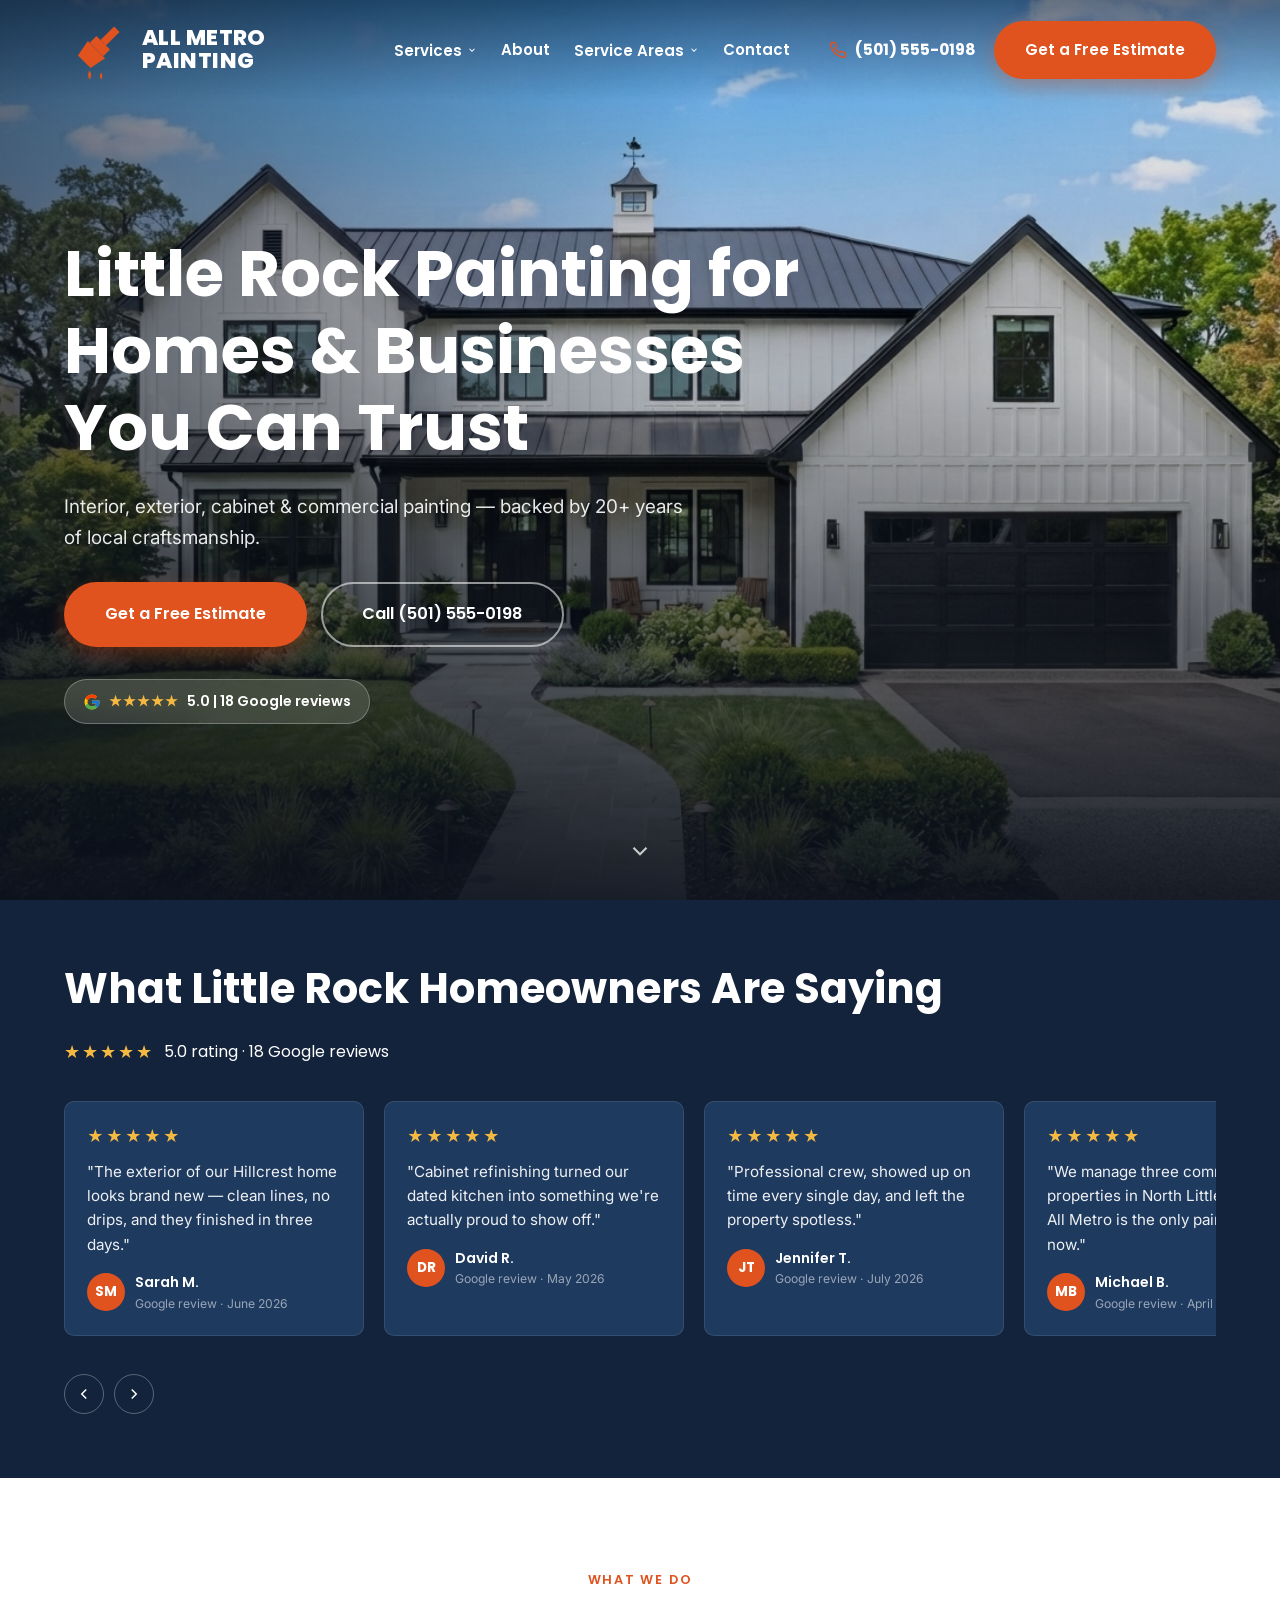
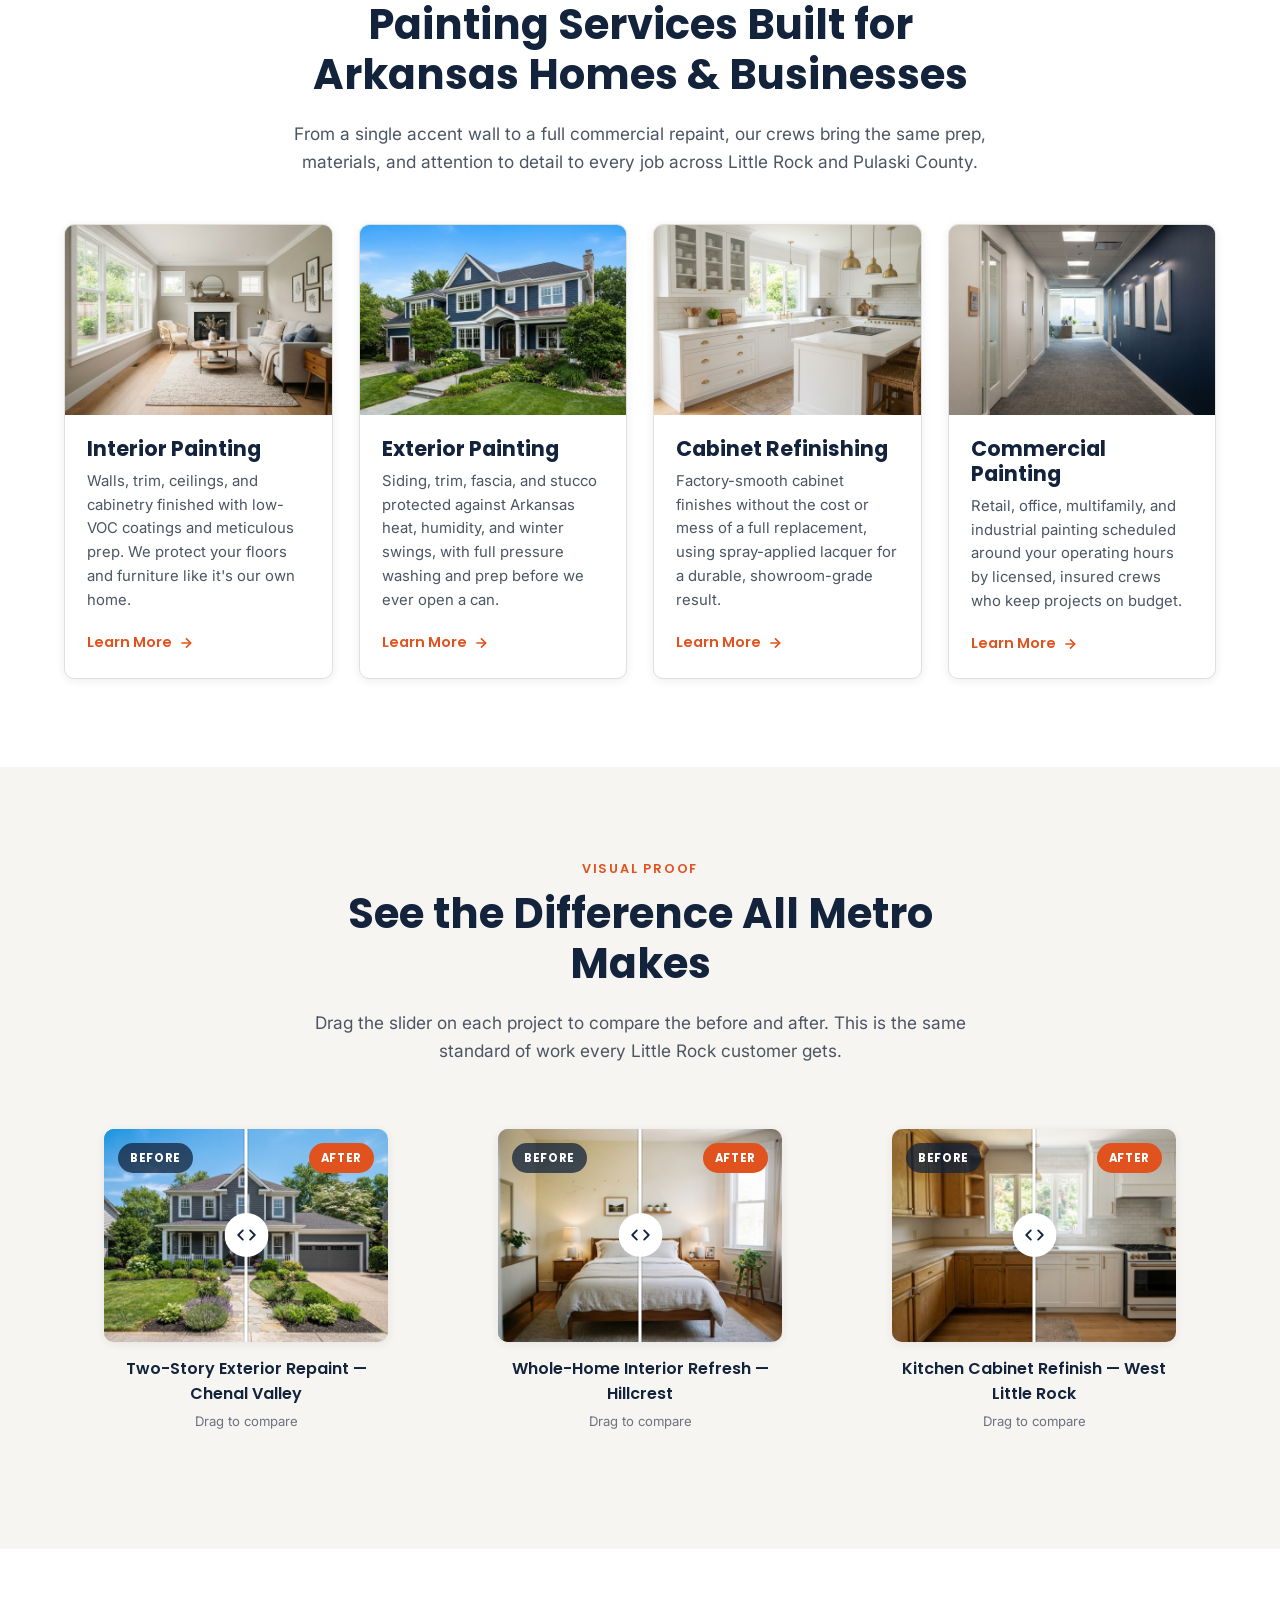
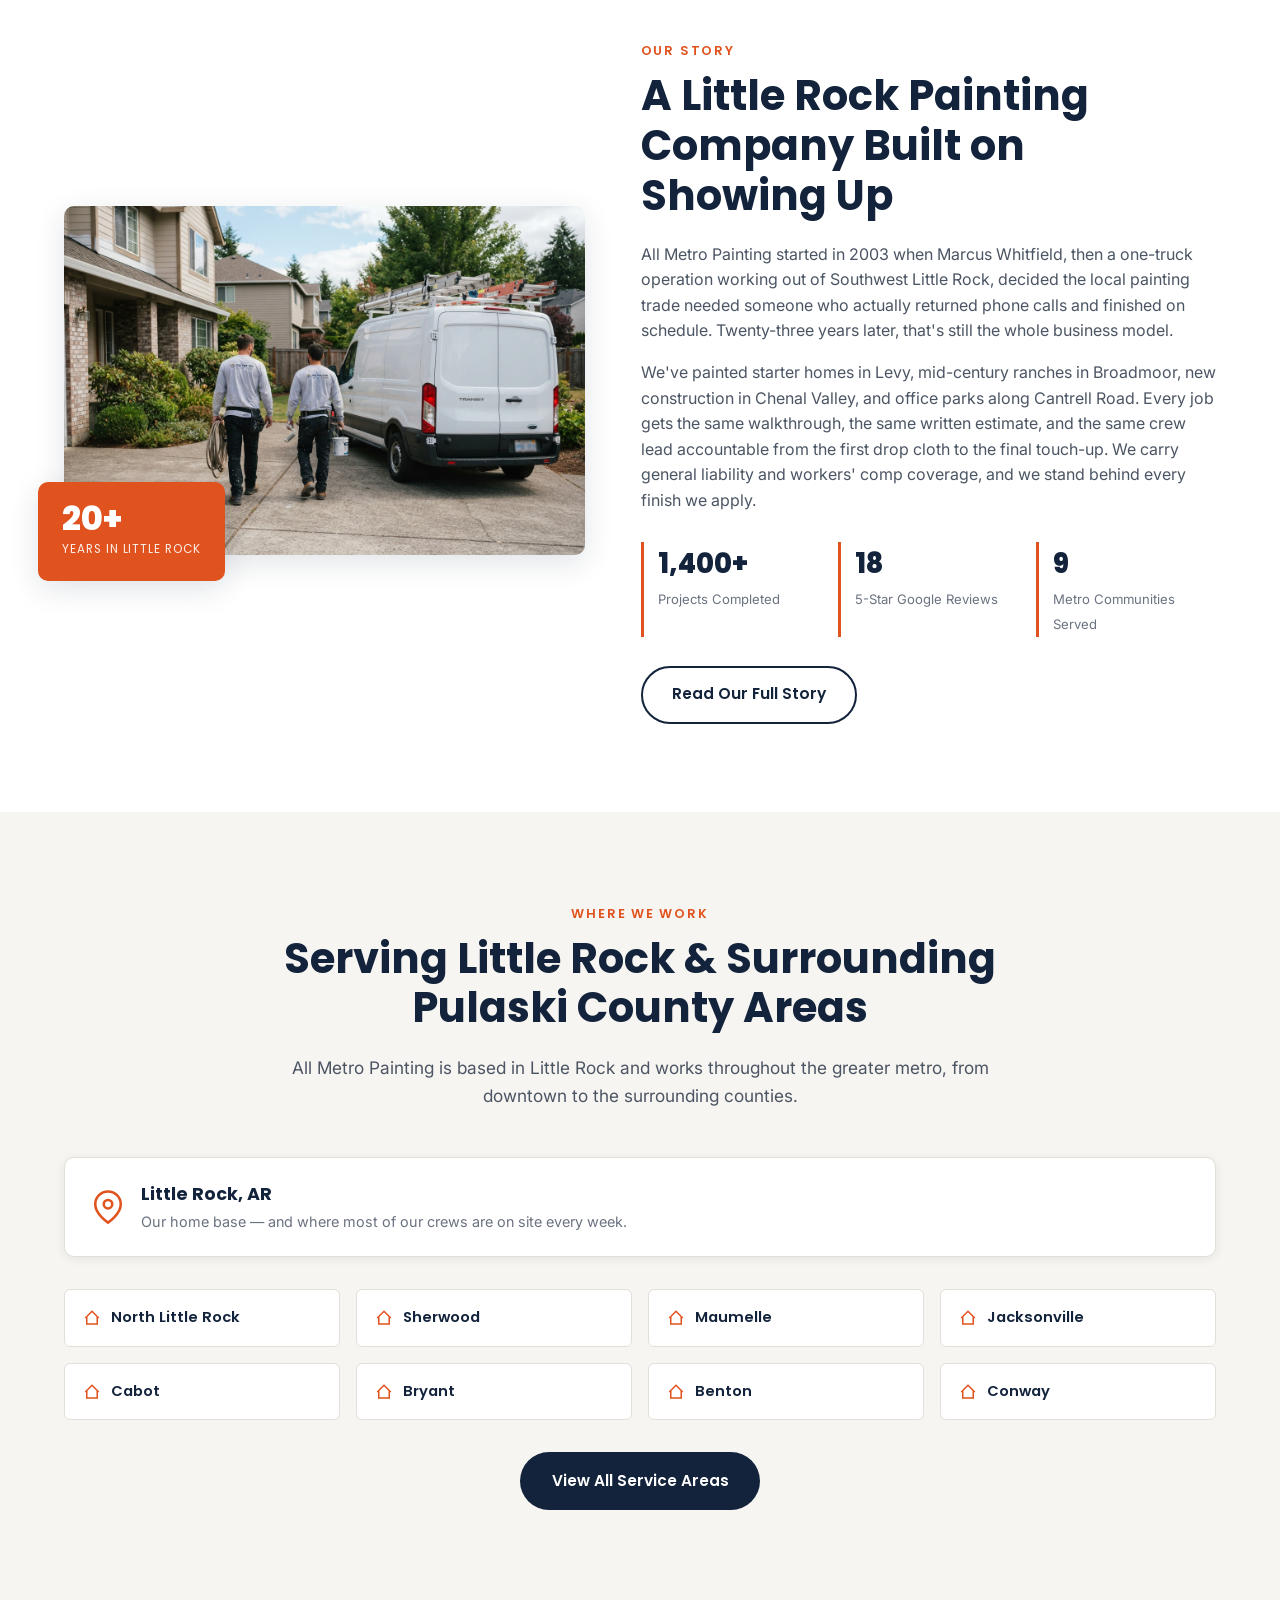
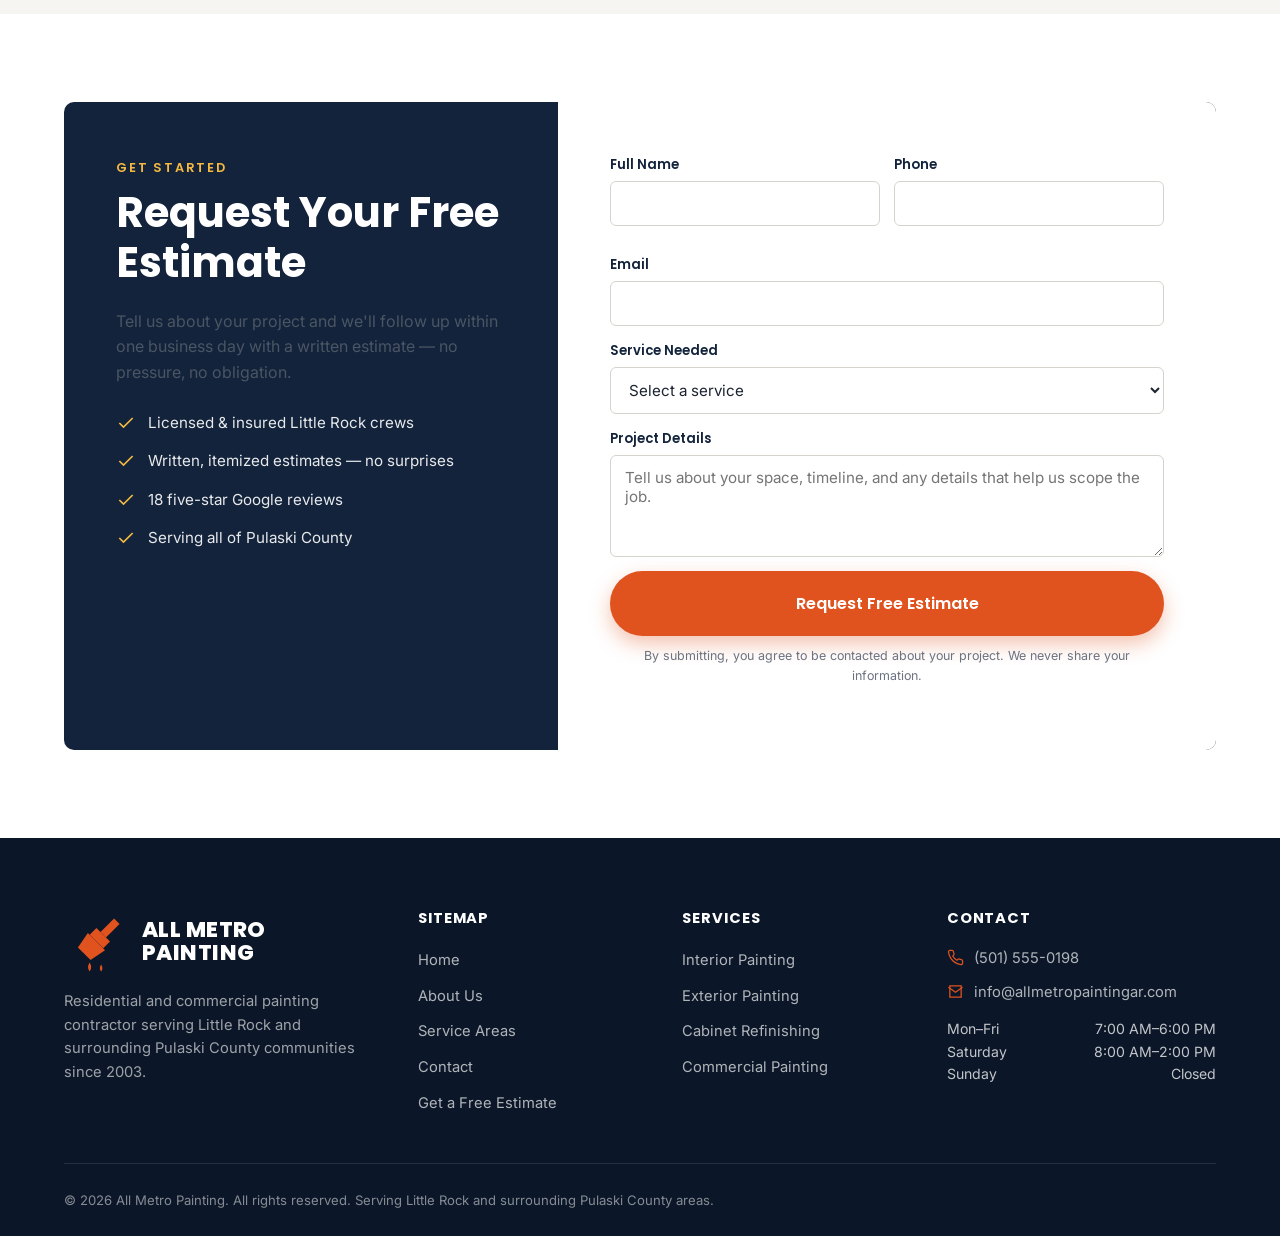
==== commit fea79c1d: "Add files via upload" ====
--- a/index.html
+++ b/index.html
@@ -194,7 +194,7 @@
 </div>
 
 <!-- ===================== HERO ===================== -->
-<section class="hero" style="background-image:url('images/hero-exterior-painting.jpg'); background-position: 78% center;">
+<section class="hero" style="background-image:url('images/hero-exterior-painting.jpg');">
   <div class="hero-content">
     <h1>Little Rock Painting for Homes &amp; Businesses You Can Trust</h1>
     <p class="hero-sub">Interior, exterior, cabinet &amp; commercial painting &mdash; backed by 20+ years of local craftsmanship.</p>
